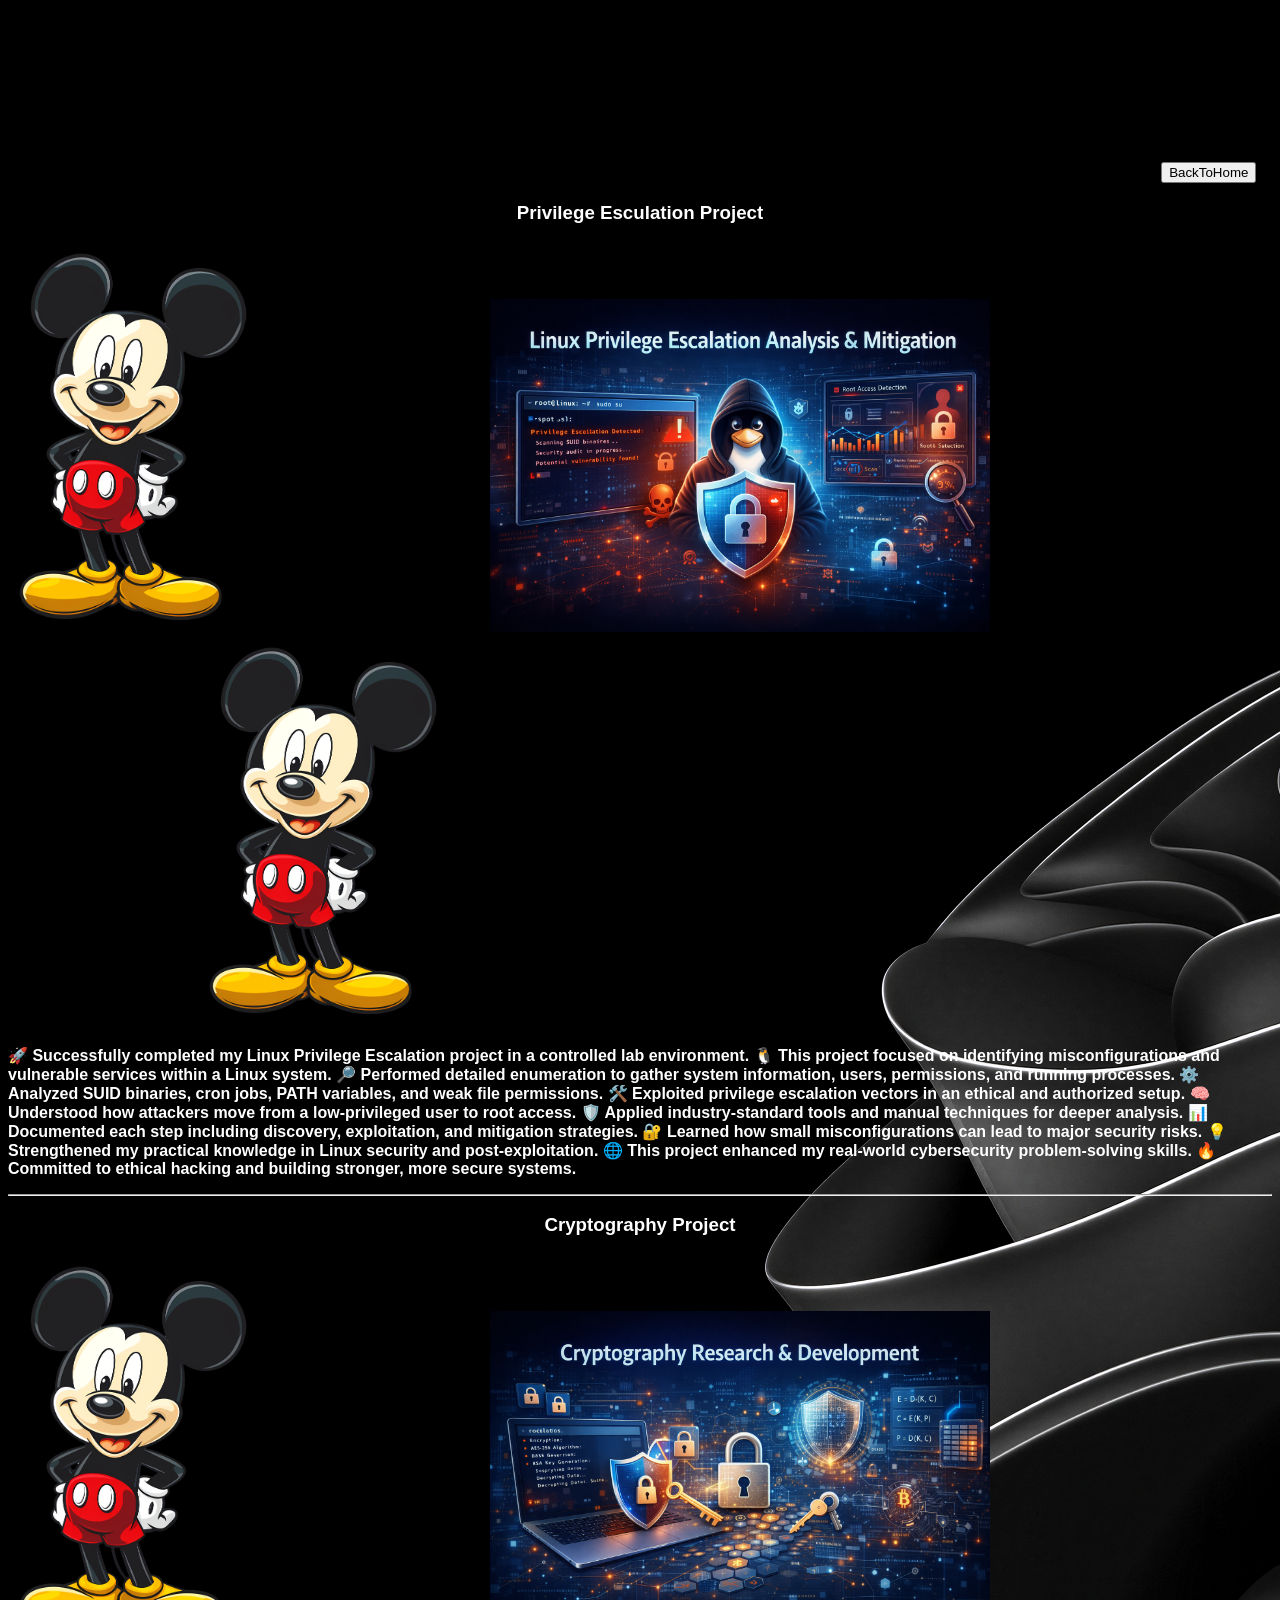
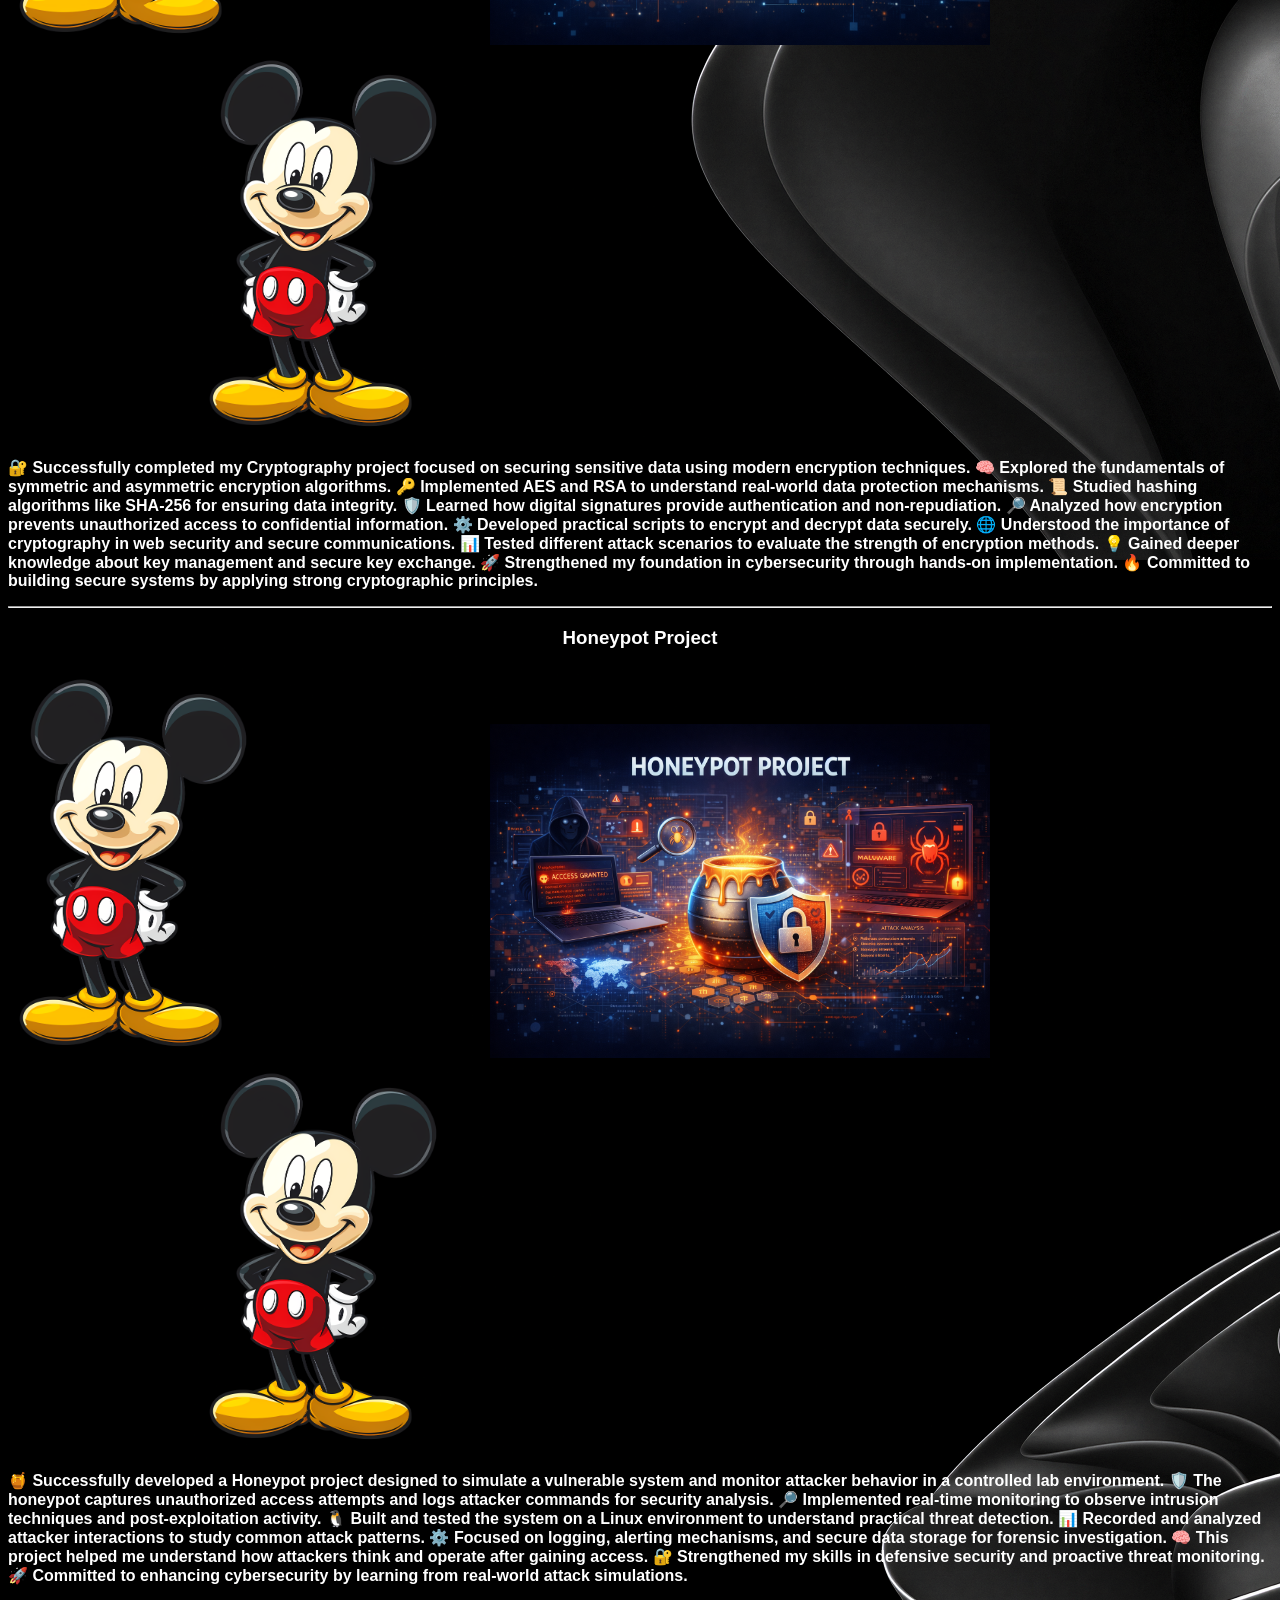
==== project.html @ ebc3c60b "Add video background and update project descriptions" ====
<!DOCTYPE html>
<html lang="en">
    <link rel="stylesheet" href="project.css" >
<head>
    <meta charset="UTF-8">
    <meta name="viewport" content="width=device-width, initial-scale=1.0">
    <link rel="icon" href="hacker1.png">
    <title>Vigneshwaran-project</title>
</head>
<body class="bob">
    <video autoplay muted loop plays-inline class="star">
        <source src="star.mp4" type="video/mp4">
    </video>
    <center><a href="index.html" class="back"><button>BackToHome</button></a></center>
    <center>
     <h3><b>Privilege Esculation Project</b></h3>
     </center>
    <div>
        <img src="mickymouse.png" class="micky">
        <a href="https://github.com/vigneshwaran4586/PrivilegeEsculation.git" target="_blank" class="hacker"><img class="hacker" src="privilege.png"></a>
        <img src="mickymouse.png" class="micky1">
    </div>
    <p><b>
        🚀 Successfully completed my Linux Privilege Escalation project in a controlled lab environment.
       🐧 This project focused on identifying misconfigurations and vulnerable services within a Linux system.
       🔎 Performed detailed enumeration to gather system information, users, permissions, and running processes.
       ⚙️ Analyzed SUID binaries, cron jobs, PATH variables, and weak file permissions.
       🛠️ Exploited privilege escalation vectors in an ethical and authorized setup.
       🧠 Understood how attackers move from a low-privileged user to root access.
       🛡️ Applied industry-standard tools and manual techniques for deeper analysis.
       📊 Documented each step including discovery, exploitation, and mitigation strategies.
       🔐 Learned how small misconfigurations can lead to major security risks.
       💡 Strengthened my practical knowledge in Linux security and post-exploitation.
       🌐 This project enhanced my real-world cybersecurity problem-solving skills.
       🔥 Committed to ethical hacking and building stronger, more secure systems.
    </b></p>
    <hr>
    <center>
     <h3><b>Cryptography Project</b></h3>
     </center>
      <img src="mickymouse.png" class="micky2">
        <a href="https://github.com/vigneshwaran4586/Cryptography" target="_blank" class="hacker"><img class="hacker" src="crypto.png"></a>
        <img src="mickymouse.png" class="micky3">
    <p><b>
        🔐 Successfully completed my Cryptography project focused on securing sensitive data using modern encryption techniques.
🧠 Explored the fundamentals of symmetric and asymmetric encryption algorithms.
🔑 Implemented AES and RSA to understand real-world data protection mechanisms.
📜 Studied hashing algorithms like SHA-256 for ensuring data integrity.
🛡️ Learned how digital signatures provide authentication and non-repudiation.
🔎 Analyzed how encryption prevents unauthorized access to confidential information.
⚙️ Developed practical scripts to encrypt and decrypt data securely.
🌐 Understood the importance of cryptography in web security and secure communications.
📊 Tested different attack scenarios to evaluate the strength of encryption methods.
💡 Gained deeper knowledge about key management and secure key exchange.
🚀 Strengthened my foundation in cybersecurity through hands-on implementation.
🔥 Committed to building secure systems by applying strong cryptographic principles.
    </b></p>
    <hr>
     <center>
     <h3><b>Honeypot Project</b></h3>
     </center>
      <img src="mickymouse.png" class="micky2">
        <a href="https://github.com/vigneshwaran4586/Honeypot.git" target="_blank" class="hacker"><img class="hacker" src="honeypot.png"></a>
        <img src="mickymouse.png" class="micky3">
        <p>
        <b>
            🍯 Successfully developed a Honeypot project designed to simulate a vulnerable system and monitor attacker behavior in a controlled lab environment.
            🛡️ The honeypot captures unauthorized access attempts and logs attacker commands for security analysis.
            🔎 Implemented real-time monitoring to observe intrusion techniques and post-exploitation activity.
            🐧 Built and tested the system on a Linux environment to understand practical threat detection.
            📊 Recorded and analyzed attacker interactions to study common attack patterns.
            ⚙️ Focused on logging, alerting mechanisms, and secure data storage for forensic investigation.
            🧠 This project helped me understand how attackers think and operate after gaining access.
            🔐 Strengthened my skills in defensive security and proactive threat monitoring.
            🚀 Committed to enhancing cybersecurity by learning from real-world attack simulations.
        </b>
        </p><hr>
</body>
</html>
---- project.css ----
*{
    font-family: 'Franklin Gothic Medium', 'Arial Narrow', Arial, sans-serif;
}
.bob{
    background-image: url(darkmode.png);
    color: white;
}
.hacker{
    width: 500px;
    margin-left: 9%;
}
.micky{
    width: 250px;
}
.micky1{
    width: 250px;
    margin-left: 15%;
}
.back{
    color: white;
    background-color: white;
    border-radius: 50px;
    margin-left: 90%;
}
.back  :hover{
    background-color: aqua;
    cursor: pointer;
}
.micky2{
     width: 250px;
}
.micky3{
    width: 250px;
    margin-left: 15%;
}
@media  screen and (max-width:1100px) {
 .hacker{
    width: 35%;
    margin-left: 6%;
 }
 .micky{
    width: 20%;
 }
 .micky1{
    width: 20%;
    margin-left: 11%;
 }
 .micky2{
     width: 20%;
}
.micky3{
    width: 20%;
    margin-left: 11%;
}
}
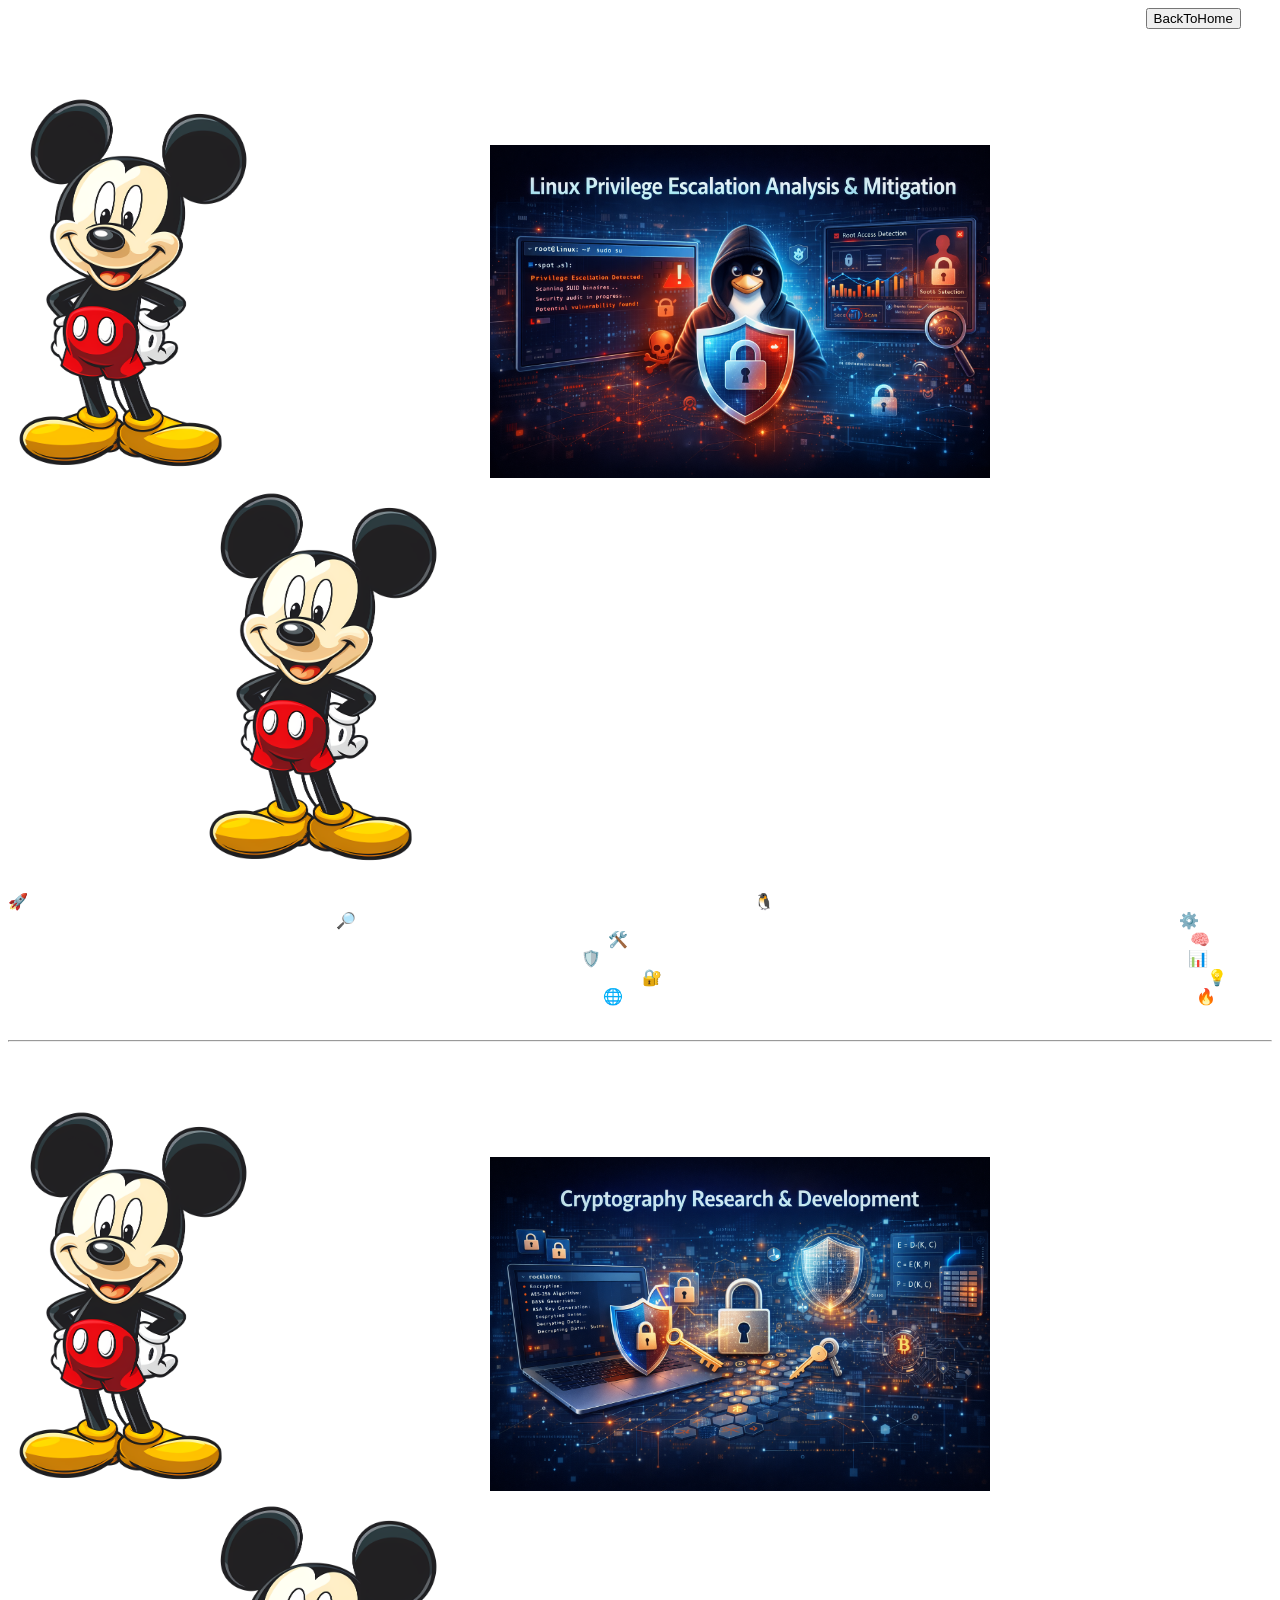
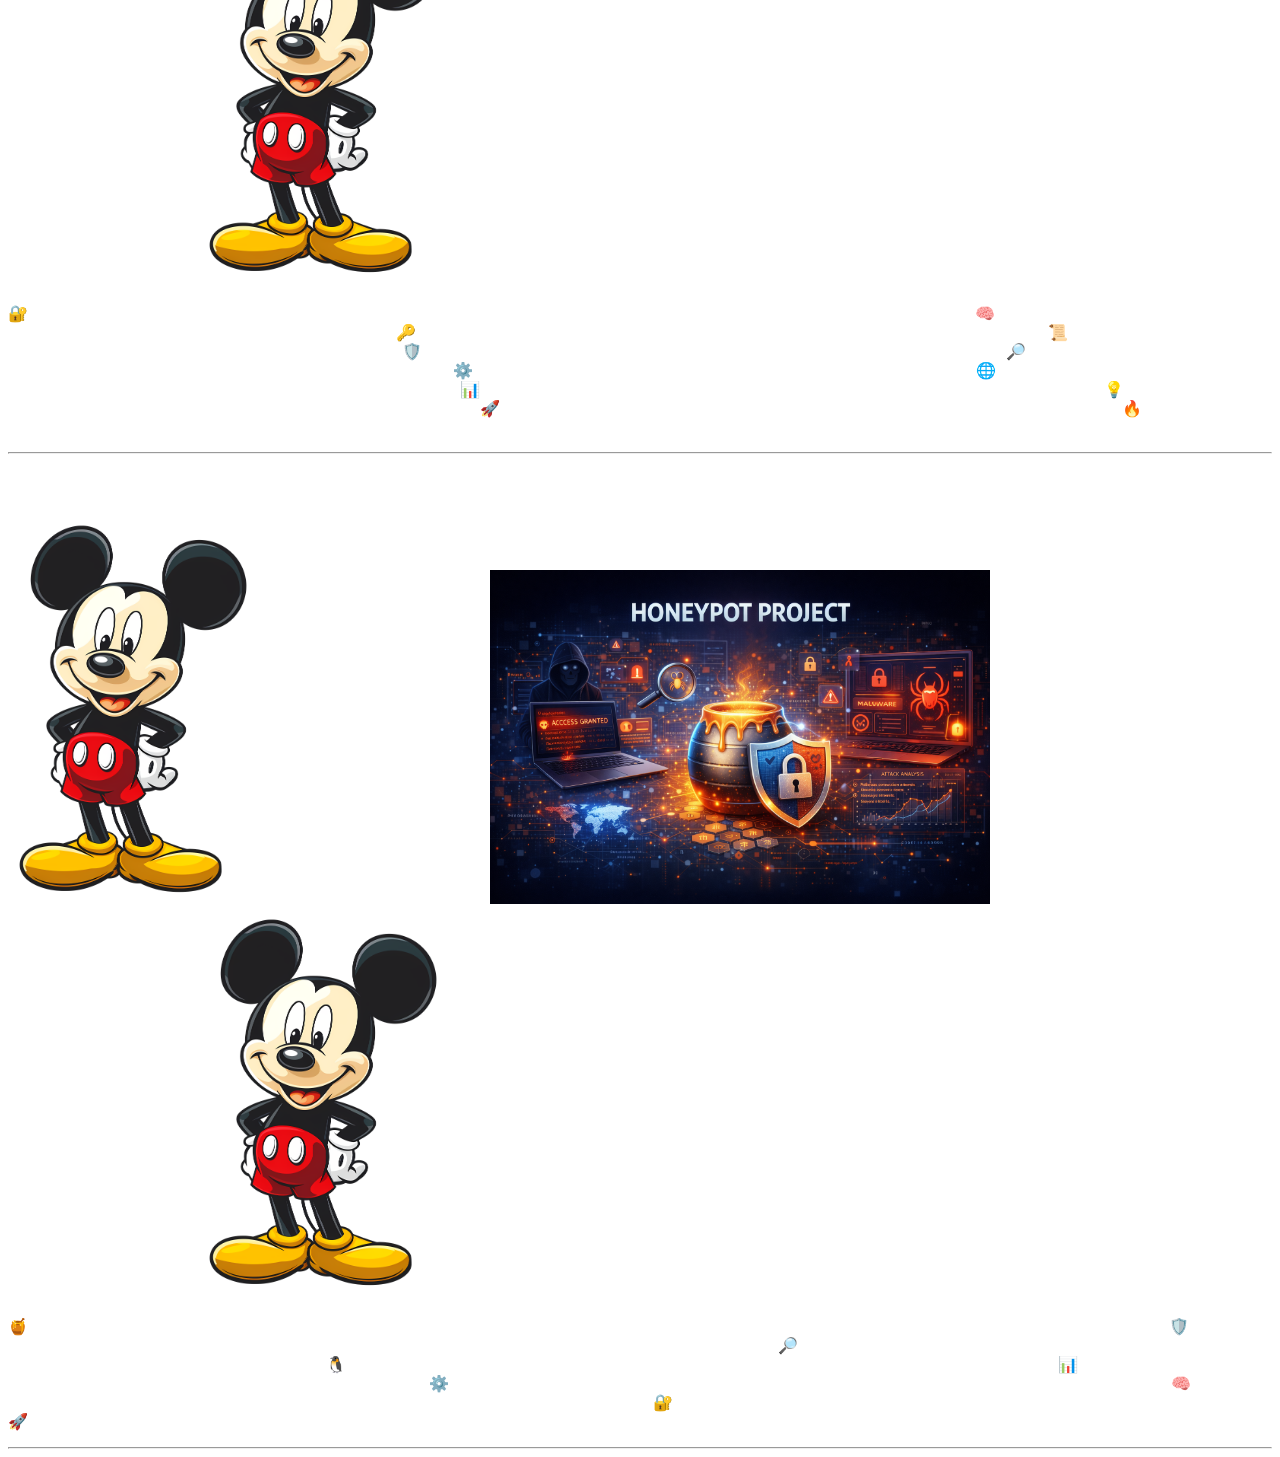
==== commit b86af360: "Fix HTML formatting and update project descriptions" ====
--- a/project.html
+++ b/project.html
@@ -11,11 +11,11 @@
     <video autoplay muted loop plays-inline class="star">
         <source src="star.mp4" type="video/mp4">
     </video>
-    <center><a href="index.html" class="back"><button>BackToHome</button></a></center>
+    <a href="index.html" class="back"><button>BackToHome</button></a>
     <center>
      <h3><b>Privilege Esculation Project</b></h3>
      </center>
-    <div>
+    <div class="project">
         <img src="mickymouse.png" class="micky">
         <a href="https://github.com/vigneshwaran4586/PrivilegeEsculation.git" target="_blank" class="hacker"><img class="hacker" src="privilege.png"></a>
         <img src="mickymouse.png" class="micky1">
@@ -38,9 +38,11 @@
     <center>
      <h3><b>Cryptography Project</b></h3>
      </center>
-      <img src="mickymouse.png" class="micky2">
+     <div class="project">
+      <img src="mickymouse.png" class="micky">
         <a href="https://github.com/vigneshwaran4586/Cryptography" target="_blank" class="hacker"><img class="hacker" src="crypto.png"></a>
-        <img src="mickymouse.png" class="micky3">
+        <img src="mickymouse.png" class="micky1">
+     </div>
     <p><b>
         🔐 Successfully completed my Cryptography project focused on securing sensitive data using modern encryption techniques.
 🧠 Explored the fundamentals of symmetric and asymmetric encryption algorithms.
@@ -59,9 +61,11 @@
      <center>
      <h3><b>Honeypot Project</b></h3>
      </center>
-      <img src="mickymouse.png" class="micky2">
+     <div class="project">
+      <img src="mickymouse.png" class="micky">
         <a href="https://github.com/vigneshwaran4586/Honeypot.git" target="_blank" class="hacker"><img class="hacker" src="honeypot.png"></a>
-        <img src="mickymouse.png" class="micky3">
+        <img src="mickymouse.png" class="micky1">
+        </div>
         <p>
         <b>
             🍯 Successfully developed a Honeypot project designed to simulate a vulnerable system and monitor attacker behavior in a controlled lab environment.
--- a/project.css
+++ b/project.css
@@ -2,8 +2,17 @@
     font-family: 'Franklin Gothic Medium', 'Arial Narrow', Arial, sans-serif;
 }
 .bob{
-    background-image: url(darkmode.png);
     color: white;
+}
+.star{
+    color: white;
+    position: fixed;
+    width: 100%;
+    height: 100%;
+    top: 0;
+    left: 0;
+    object-fit: cover;
+    z-index: -1;
 }
 .hacker{
     width: 500px;
@@ -33,7 +42,17 @@
     width: 250px;
     margin-left: 15%;
 }
-@media  screen and (max-width:1100px) {
+@media  screen and (max-width:1200px) {
+.star{
+    color: white;
+    position: fixed;
+    width: 100%;
+    height: 100%;
+    top: 0;
+    left: 0;
+    object-fit: cover;
+    z-index: -1;
+}
  .hacker{
     width: 35%;
     margin-left: 6%;
@@ -43,13 +62,17 @@
  }
  .micky1{
     width: 20%;
-    margin-left: 11%;
+    margin-left: 5%;
  }
  .micky2{
      width: 20%;
 }
 .micky3{
     width: 20%;
-    margin-left: 11%;
+    margin-left: 5%;
+}
+.bob{
+    overflow-y: auto;
+    height: 100vh;
 }
 }
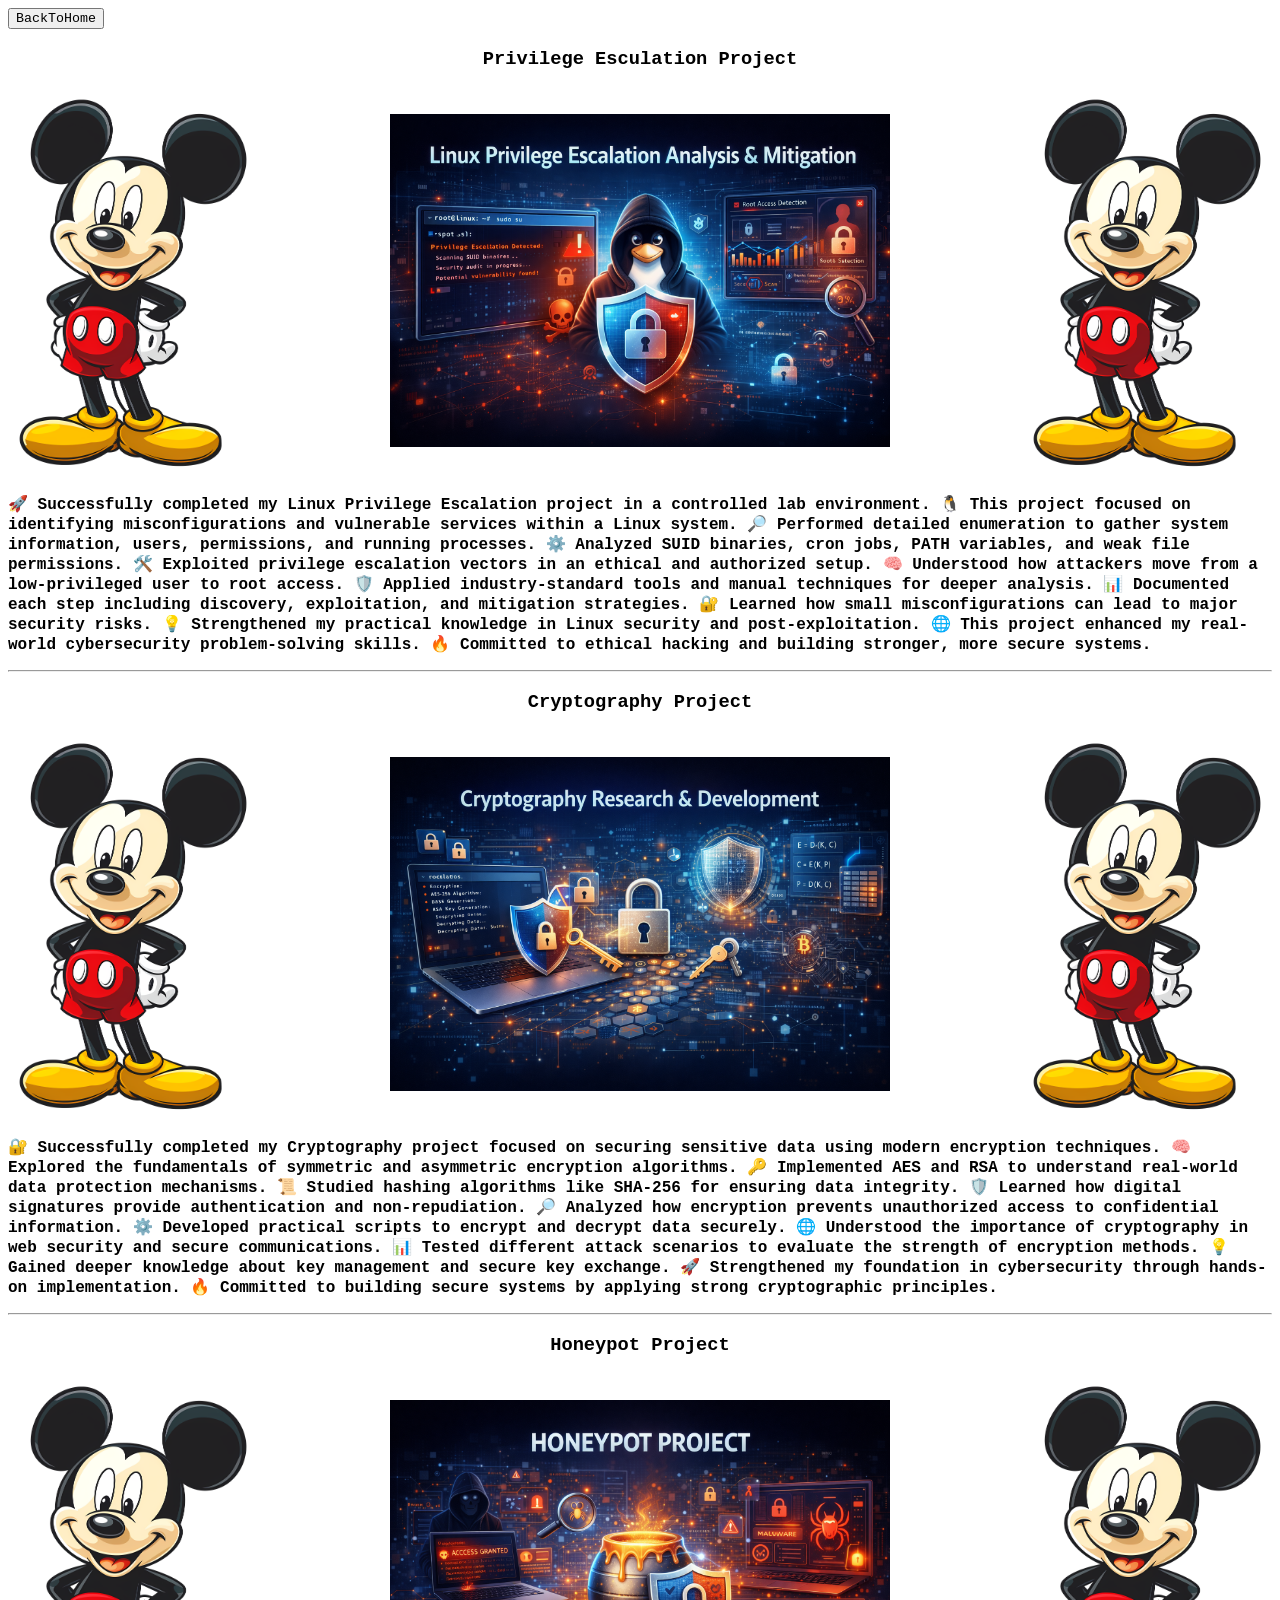
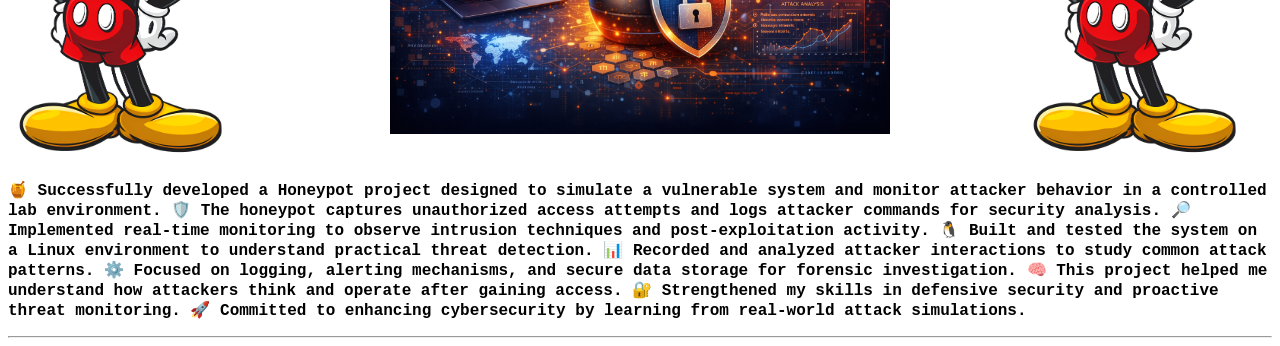
==== commit c639841f: "Refactor project.html for improved structure and content" ====
--- a/project.html
+++ b/project.html
@@ -1,6 +1,6 @@
 <!DOCTYPE html>
 <html lang="en">
-    <link rel="stylesheet" href="project.css" >
+    <link rel="stylesheet" href="index.css" >
 <head>
     <meta charset="UTF-8">
     <meta name="viewport" content="width=device-width, initial-scale=1.0">
@@ -81,3 +81,4 @@
         </p><hr>
 </body>
 </html>
+
--- a/index.css
+++ b/index.css
@@ -0,0 +1,127 @@
+
+*{
+    font-family:'Courier New', Courier, monospace;
+}
+.star{
+    color: white;
+    position: fixed;
+    width: 100%;
+    height: 100%;
+    top: 0;
+    left: 0;
+    object-fit: cover;
+    z-index: -1;
+}
+.me{
+ width: auto;
+ position: absolute;
+ right: 30px;
+}
+.github{
+    background-color: white;
+    border-radius: 70px;
+    right: 100px;
+}
+.line{
+    bottom: 100px;
+}
+.pri{
+    color: white;
+}
+.button{
+    width: 250px;
+    border-radius: 50px;
+
+}
+.button:hover{
+    cursor: pointer;
+    background-color: aqua;
+}
+@media  screen and (max-width:1100px) {
+    .star{
+    color: white;
+    position: fixed;
+    min-width: 100%;
+    min-height: 100%;
+    top: 0%;
+    left: 0%;
+    transform: none;
+    object-fit: cover;
+    z-index: -1;
+} 
+.me{
+ width: 25%;
+ right: 30px;
+ margin-top: 8%;
+}
+.container{
+    margin-top: 20%;
+}
+.bob{
+    overflow-y: auto;
+    height: 100vh;
+}
+}
+.project{
+    display: flex;
+    justify-content: space-between;
+    align-items: center;
+    width: 100%;
+}
+.micky{
+    width: 250px;
+    margin-left:0;
+}
+.hacker{
+    width: 500px;
+    margin:auto;
+}
+.micky1{
+    width: 250px;
+    margin-right: 0;
+}
+.back{
+    margin-left:0;
+}
+@media  screen and (max-width:1200px) {
+.star{
+    color: white;
+    position: fixed;
+    width: 100%;
+    height: 100%;
+    top: 0;
+    left: 0;
+    object-fit: cover;
+    z-index: -1;
+}
+.bob{
+    color:white;
+}
+.project{
+    display: flex;
+    justify-content: space-between;
+    align-items: center;
+    width: 100%;
+}
+.micky{
+    width: 250px;
+    margin-left:0;
+}
+.hacker{
+    width: 500px;
+    margin:auto;
+}
+.micky1{
+    width: 250px;
+    margin-right: 0;
+}
+.back{
+    margin-left:0;
+}
+.bob{
+    overflow-y: auto;
+    height: 100vh;
+}
+}
+
+
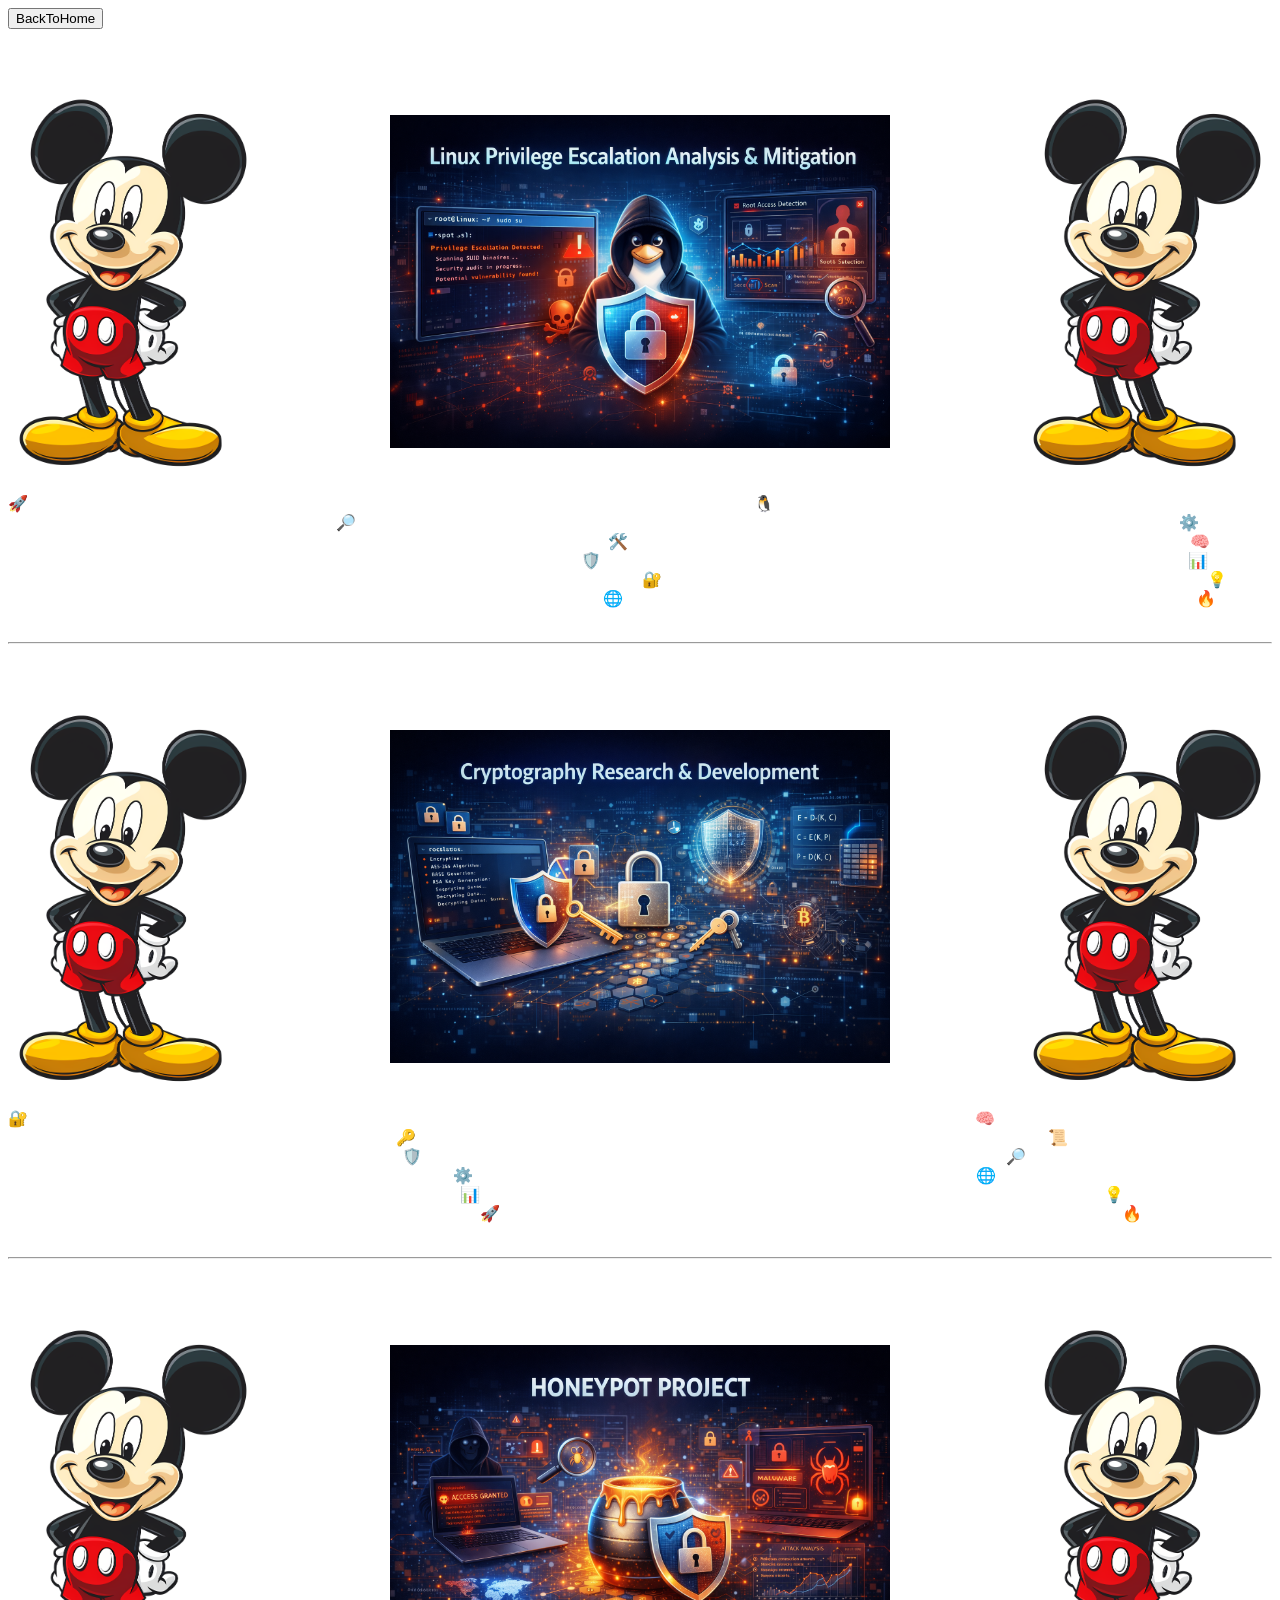
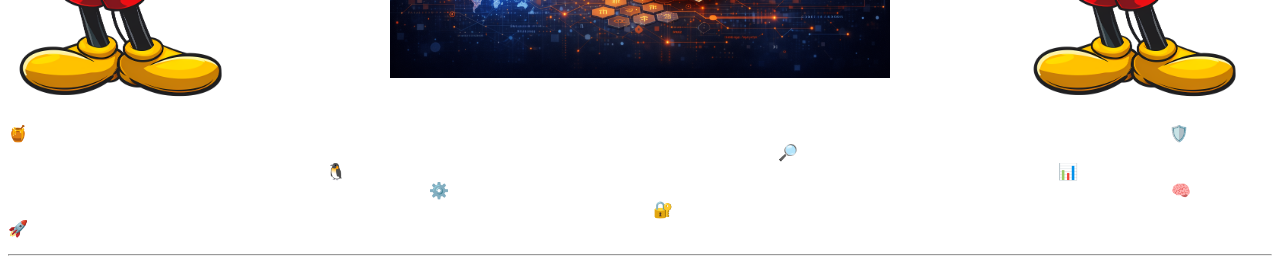
==== commit 59a442f1: "Refactor project.html with new styles and content Updated the project.html file to include a new sty" ====
--- a/project.html
+++ b/project.html
@@ -1,6 +1,6 @@
 <!DOCTYPE html>
 <html lang="en">
-    <link rel="stylesheet" href="index.css" >
+    <link rel="stylesheet" href="project.css" >
 <head>
     <meta charset="UTF-8">
     <meta name="viewport" content="width=device-width, initial-scale=1.0">
@@ -82,3 +82,4 @@
 </body>
 </html>
 
+
--- a/project.css
+++ b/project.css
@@ -0,0 +1,77 @@
+*{
+    font-family: 'Franklin Gothic Medium', 'Arial Narrow', Arial, sans-serif;
+}
+.bob{
+    color: white;
+}
+.star{
+    color: white;
+    position: fixed;
+    width: 100%;
+    height: 100%;
+    top: 0;
+    left: 0;
+    object-fit: cover;
+    z-index: -1;
+}
+.project{
+    display: flex;
+    justify-content: space-between;
+    align-items: center;
+    width: 100%;
+}
+.micky{
+    width: 250px;
+    margin-left:0;
+}
+.hacker{
+    width: 500px;
+    margin:auto;
+}
+.micky1{
+    width: 250px;
+    margin-right: 0;
+}
+.back{
+    margin-left:0;
+}
+@media  screen and (max-width:1200px) {
+.star{
+    color: white;
+    position: fixed;
+    width: 100%;
+    height: 100%;
+    top: 0;
+    left: 0;
+    object-fit: cover;
+    z-index: -1;
+}
+.project{
+    display: flex;
+    justify-content: space-between;
+    align-items: center;
+    width: 100%;
+}
+.micky{
+    width: 250px;
+    margin-left:0;
+}
+.hacker{
+    width: 500px;
+    margin:auto;
+}
+.micky1{
+    width: 250px;
+    margin-right: 0;
+}
+.back{
+    margin-left:0;
+}
+.bob{
+    overflow-x:hidden;
+    overflow-y: auto;
+    height: 100vh;
+    max-width:100%;
+}
+}
+
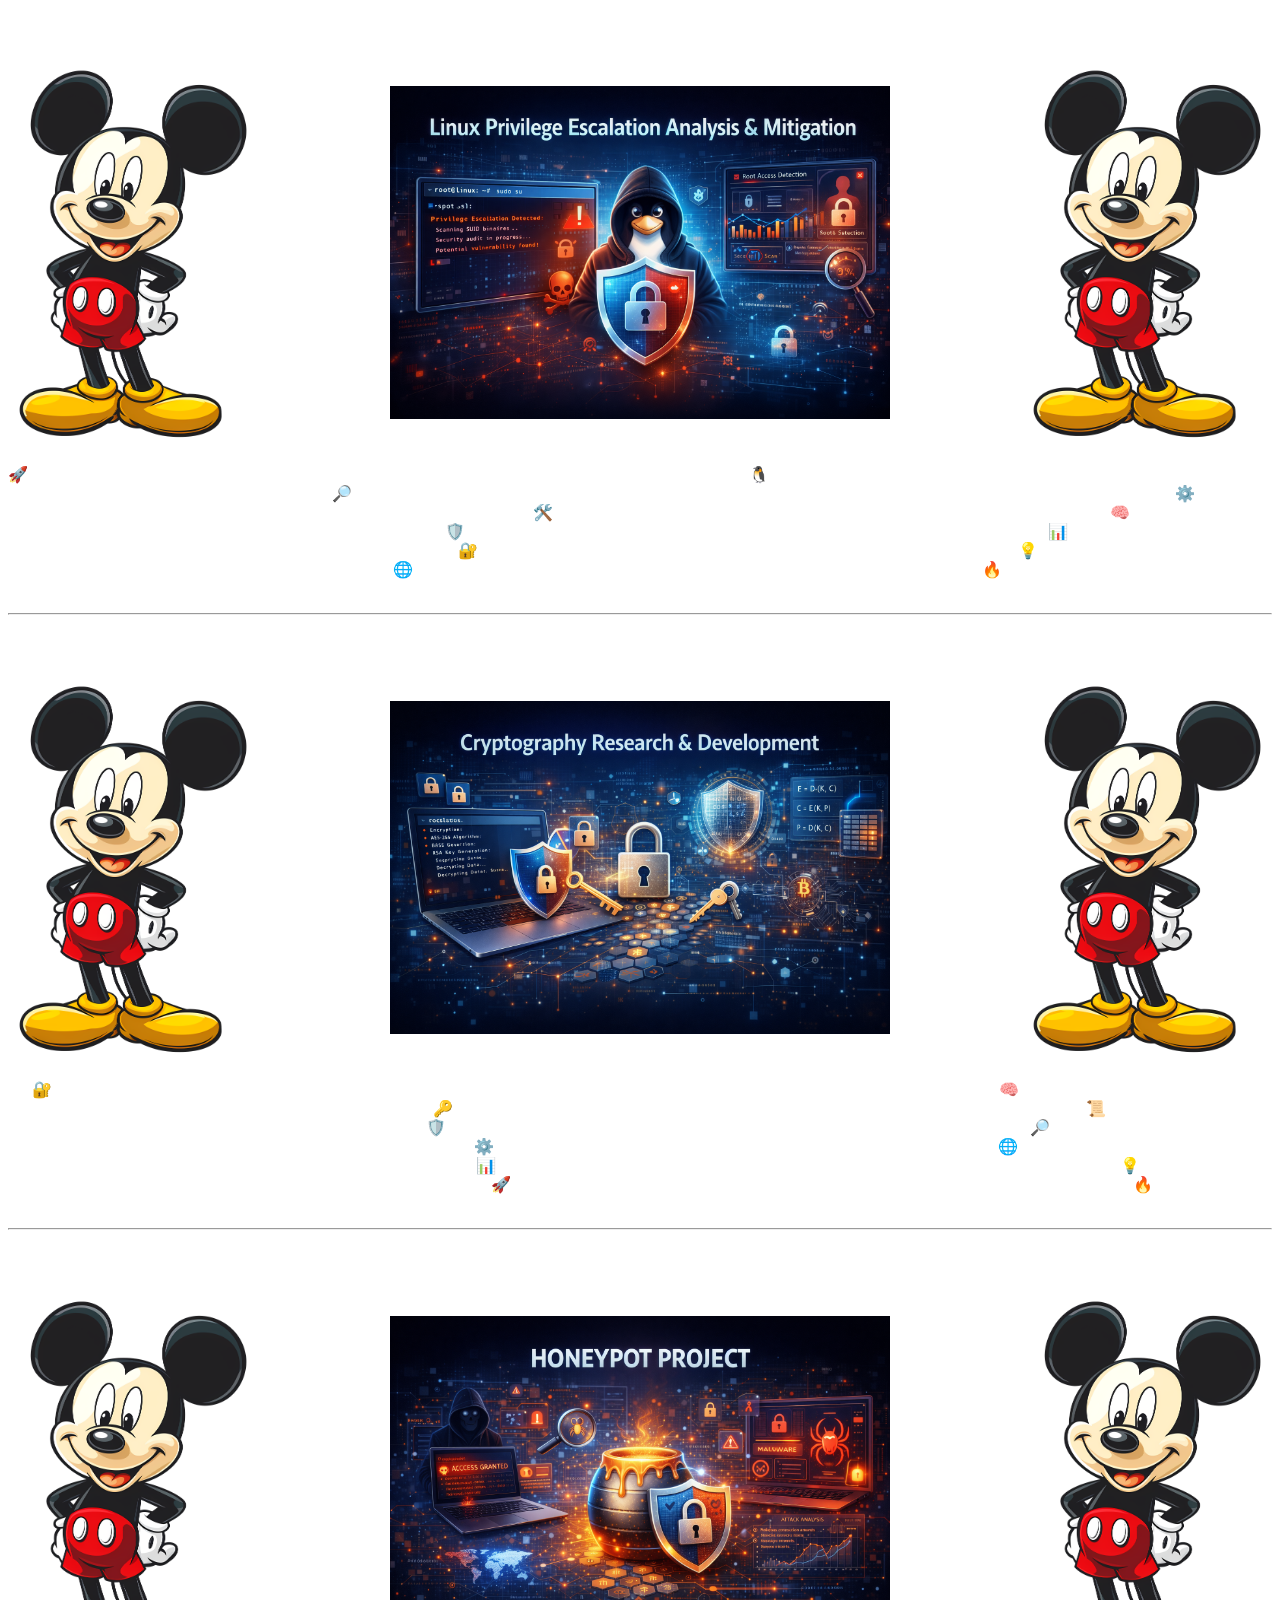
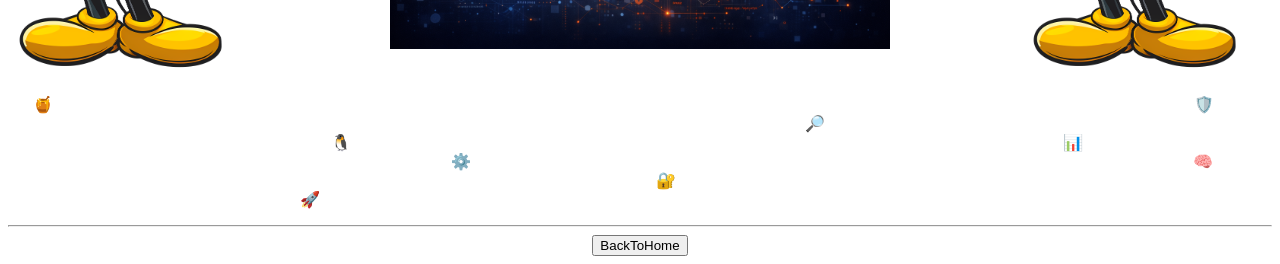
==== commit b1acda0a: "Refactor project.html for improved content layout Updated project.html to enhance project descriptio" ====
--- a/project.html
+++ b/project.html
@@ -3,7 +3,7 @@
     <link rel="stylesheet" href="project.css" >
 <head>
     <meta charset="UTF-8">
-    <meta name="viewport" content="width=device-width, initial-scale=1.0">
+    <meta name="viewport" content="width=device-width, initial-scale=1.0 ,user-scalable=no">
     <link rel="icon" href="hacker1.png">
     <title>Vigneshwaran-project</title>
 </head>
@@ -11,7 +11,6 @@
     <video autoplay muted loop plays-inline class="star">
         <source src="star.mp4" type="video/mp4">
     </video>
-    <a href="index.html" class="back"><button>BackToHome</button></a>
     <center>
      <h3><b>Privilege Esculation Project</b></h3>
      </center>
@@ -20,29 +19,20 @@
         <a href="https://github.com/vigneshwaran4586/PrivilegeEsculation.git" target="_blank" class="hacker"><img class="hacker" src="privilege.png"></a>
         <img src="mickymouse.png" class="micky1">
     </div>
+    <div class="para">
     <p><b>
-        🚀 Successfully completed my Linux Privilege Escalation project in a controlled lab environment.
-       🐧 This project focused on identifying misconfigurations and vulnerable services within a Linux system.
-       🔎 Performed detailed enumeration to gather system information, users, permissions, and running processes.
-       ⚙️ Analyzed SUID binaries, cron jobs, PATH variables, and weak file permissions.
-       🛠️ Exploited privilege escalation vectors in an ethical and authorized setup.
-       🧠 Understood how attackers move from a low-privileged user to root access.
-       🛡️ Applied industry-standard tools and manual techniques for deeper analysis.
-       📊 Documented each step including discovery, exploitation, and mitigation strategies.
-       🔐 Learned how small misconfigurations can lead to major security risks.
-       💡 Strengthened my practical knowledge in Linux security and post-exploitation.
-       🌐 This project enhanced my real-world cybersecurity problem-solving skills.
-       🔥 Committed to ethical hacking and building stronger, more secure systems.
+        🚀 Successfully completed my Linux Privilege Escalation project in a controlled lab environment.🐧 This project focused on identifying misconfigurations and vulnerable services within a Linux system.🔎 Performed detailed enumeration to gather system information, users, permissions, and running processes.  ⚙️ Analyzed SUID binaries, cron jobs, PATH variables, and weak file permissions.  🛠️ Exploited privilege escalation vectors in an ethical and authorized setup.🧠 Understood how attackers move from a low-privileged user to root access.🛡️ Applied industry-standard tools and manual techniques for deeper analysis.📊 Documented each step including discovery, exploitation, and mitigation strategies.🔐 Learned how small misconfigurations can lead to major security risks.💡 Strengthened my practical knowledge in Linux security and post-exploitation.🌐 This project enhanced my real-world cybersecurity problem-solving skills.🔥 Committed to ethical hacking and building stronger, more secure systems.
     </b></p>
+    </div>
     <hr>
     <center>
      <h3><b>Cryptography Project</b></h3>
-     </center>
      <div class="project">
       <img src="mickymouse.png" class="micky">
         <a href="https://github.com/vigneshwaran4586/Cryptography" target="_blank" class="hacker"><img class="hacker" src="crypto.png"></a>
         <img src="mickymouse.png" class="micky1">
      </div>
+     <div class="para">
     <p><b>
         🔐 Successfully completed my Cryptography project focused on securing sensitive data using modern encryption techniques.
 🧠 Explored the fundamentals of symmetric and asymmetric encryption algorithms.
@@ -57,6 +47,7 @@
 🚀 Strengthened my foundation in cybersecurity through hands-on implementation.
 🔥 Committed to building secure systems by applying strong cryptographic principles.
     </b></p>
+    </div>
     <hr>
      <center>
      <h3><b>Honeypot Project</b></h3>
@@ -66,6 +57,7 @@
         <a href="https://github.com/vigneshwaran4586/Honeypot.git" target="_blank" class="hacker"><img class="hacker" src="honeypot.png"></a>
         <img src="mickymouse.png" class="micky1">
         </div>
+        <div class="para">
         <p>
         <b>
             🍯 Successfully developed a Honeypot project designed to simulate a vulnerable system and monitor attacker behavior in a controlled lab environment.
@@ -78,8 +70,12 @@
             🔐 Strengthened my skills in defensive security and proactive threat monitoring.
             🚀 Committed to enhancing cybersecurity by learning from real-world attack simulations.
         </b>
-        </p><hr>
+        </p>
+        </div>
+        <hr>
+    </center>
+        <center>
+        <a href="index.html" class="back"><button>BackToHome</button></a>
+        </center>
 </body>
 </html>
-
-
--- a/project.css
+++ b/project.css
@@ -35,6 +35,10 @@
 .back{
     margin-left:0;
 }
+.back :hover{
+    cursor : pointer;
+    background-color:aqua;
+}
 @media  screen and (max-width:1200px) {
 .star{
     color: white;
@@ -71,7 +75,7 @@
     overflow-x:hidden;
     overflow-y: auto;
     height: 100vh;
-    max-width:100%;
 }
 }
 
+
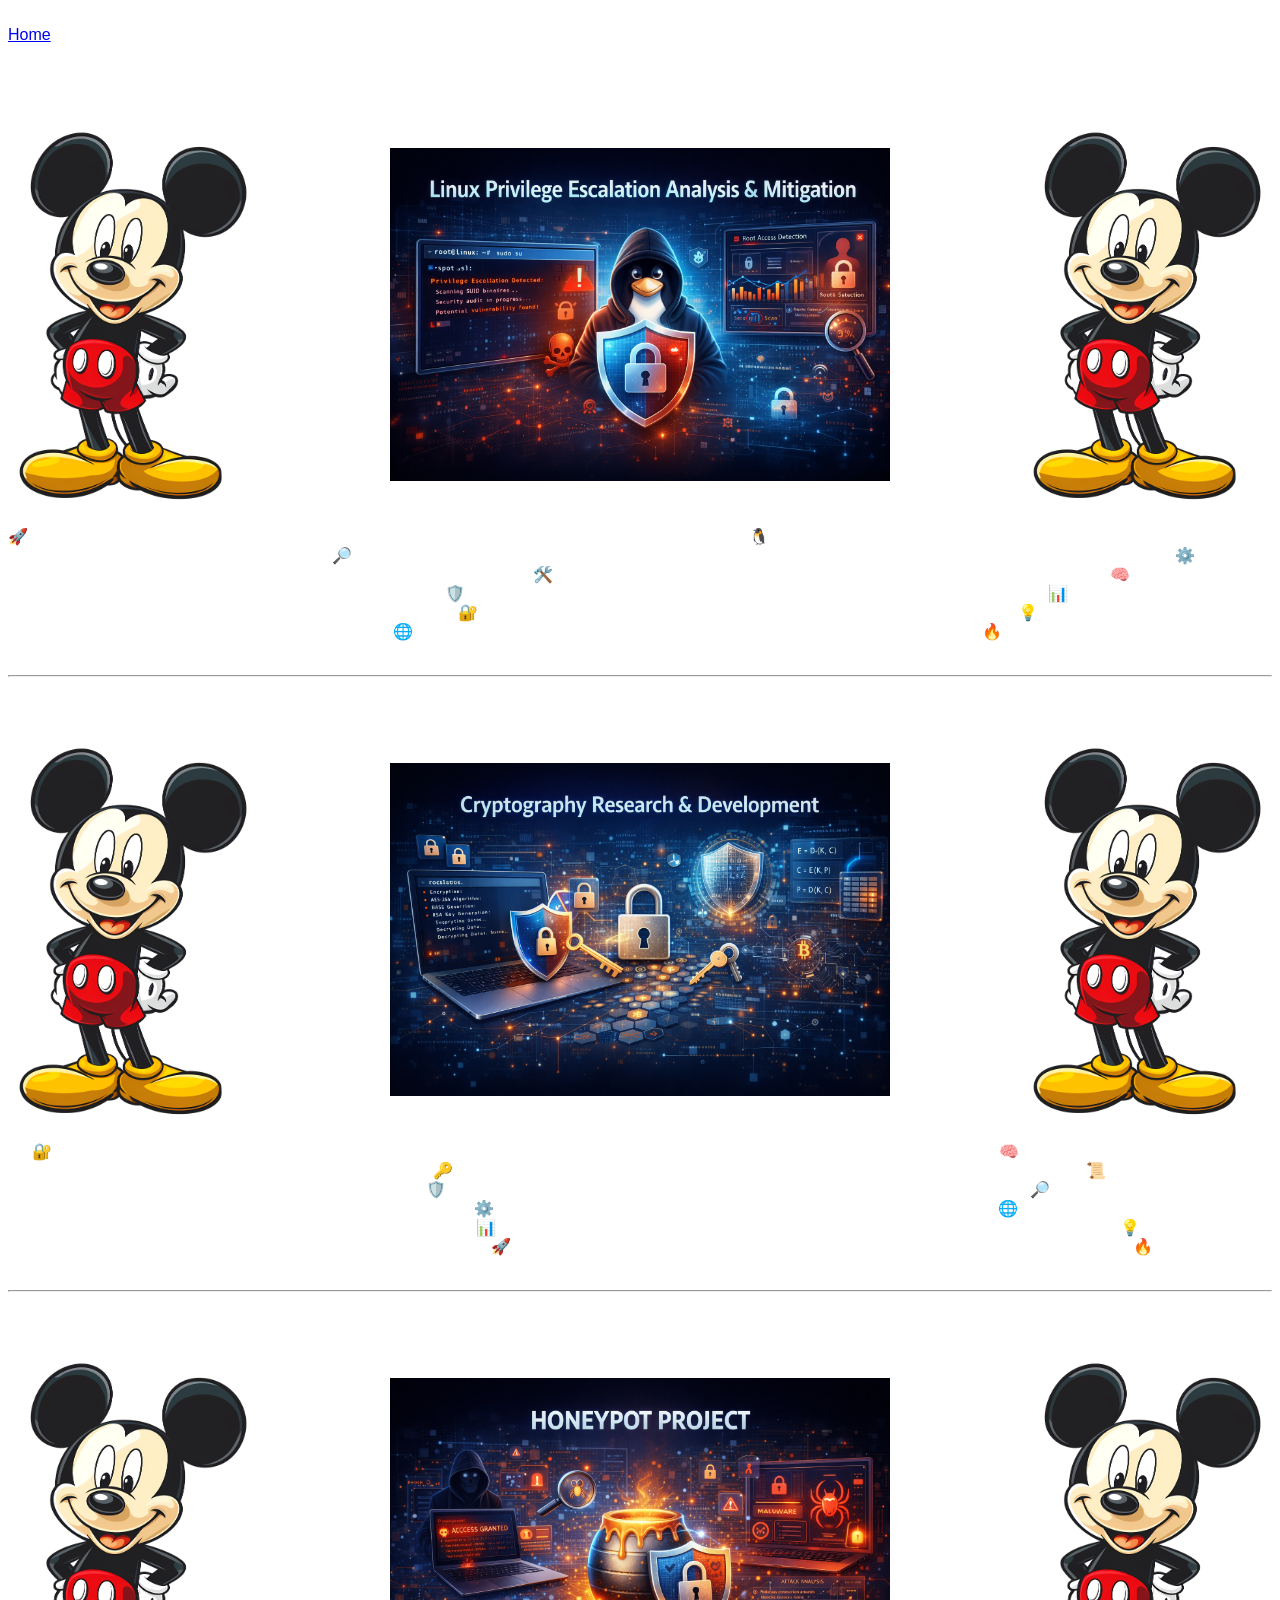
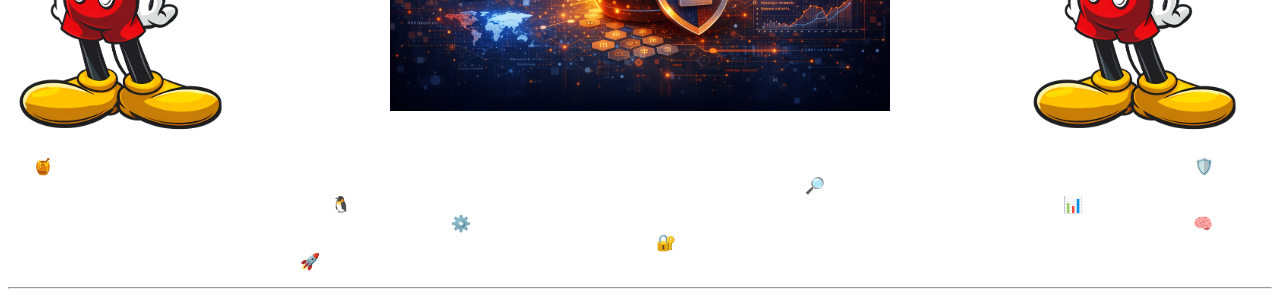
==== commit 99ee9233: "Refactor project.html structure and add header" ====
--- a/project.html
+++ b/project.html
@@ -11,6 +11,13 @@
     <video autoplay muted loop plays-inline class="star">
         <source src="star.mp4" type="video/mp4">
     </video>
+    <header class="header">
+         <a class="logo">Project Explorer</a>
+        <div class="navbar">
+           <a href="index.html" class="nav1">Home</a>
+        </div>
+     </header>
+     <br>
     <center>
      <h3><b>Privilege Esculation Project</b></h3>
      </center>
@@ -74,8 +81,5 @@
         </div>
         <hr>
     </center>
-        <center>
-        <a href="index.html" class="back"><button>BackToHome</button></a>
-        </center>
 </body>
 </html>
--- a/project.css
+++ b/project.css
@@ -32,12 +32,9 @@
     width: 250px;
     margin-right: 0;
 }
-.back{
-    margin-left:0;
-}
 .back :hover{
-    cursor : pointer;
-    background-color:aqua;
+    cursor: pointer;
+    background-color: aqua;
 }
 @media  screen and (max-width:1200px) {
 .star{
@@ -57,25 +54,25 @@
     width: 100%;
 }
 .micky{
-    width: 250px;
+    width: 100px;
     margin-left:0;
 }
 .hacker{
-    width: 500px;
+    width: 200px;
     margin:auto;
 }
 .micky1{
-    width: 250px;
+    width: 100px;
     margin-right: 0;
 }
-.back{
-    margin-left:0;
-}
 .bob{
-    overflow-x:hidden;
+    overflow-x: hidden;
     overflow-y: auto;
     height: 100vh;
 }
+.para{
+    display: flex;
+    align-items: center;
+    width: 100%;
 }
-
-
+}
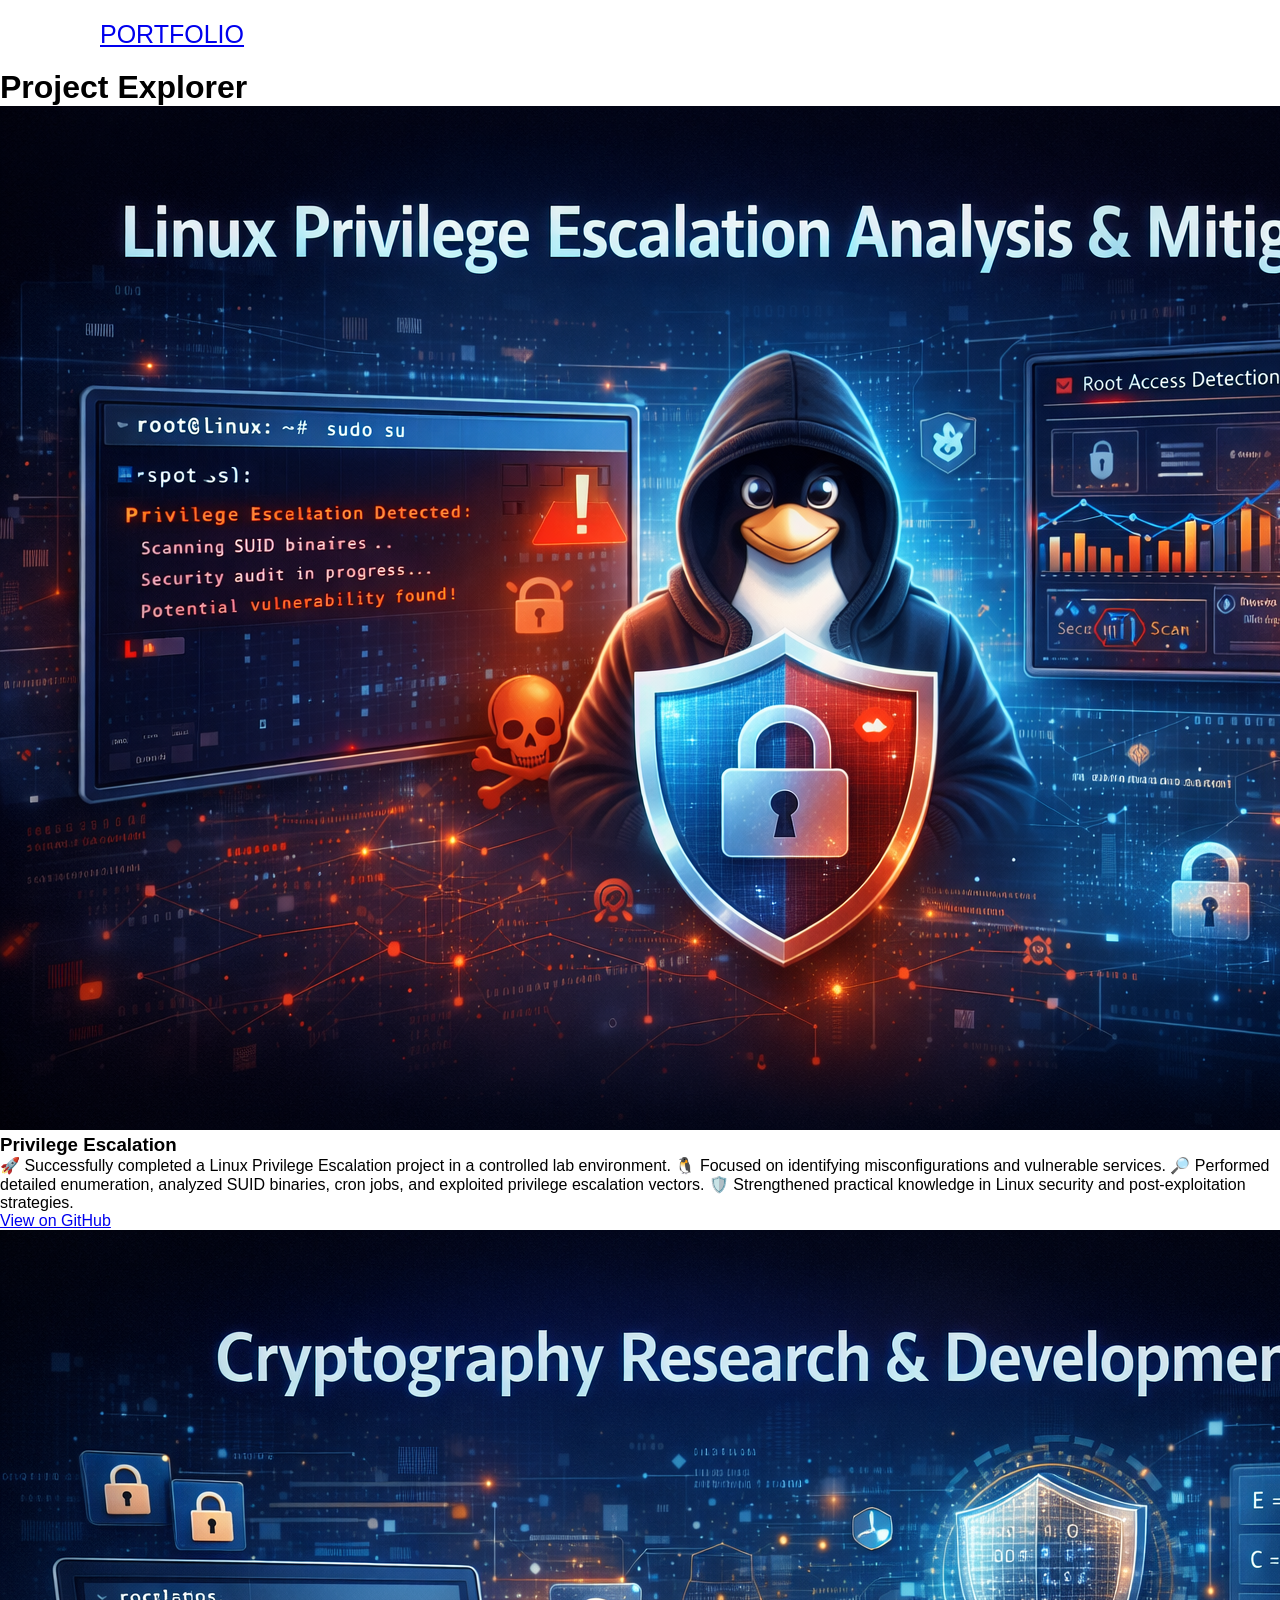
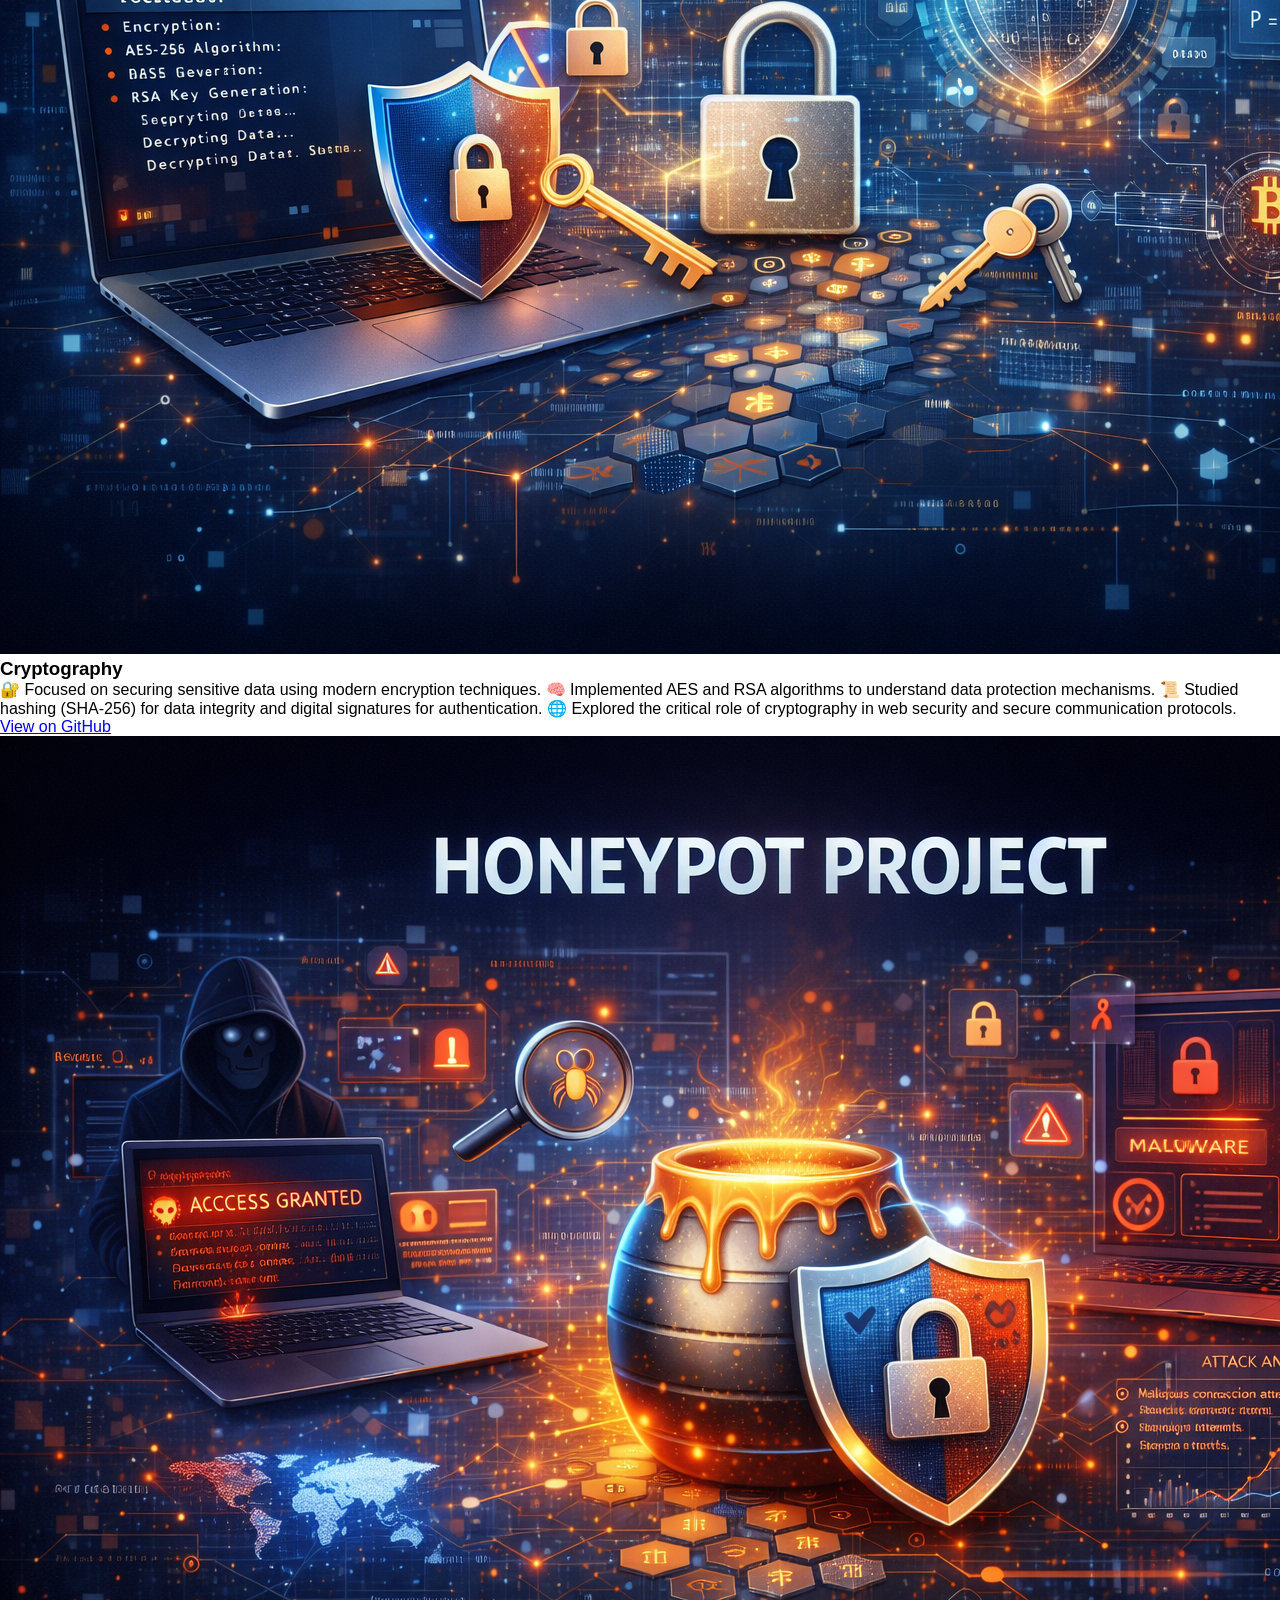
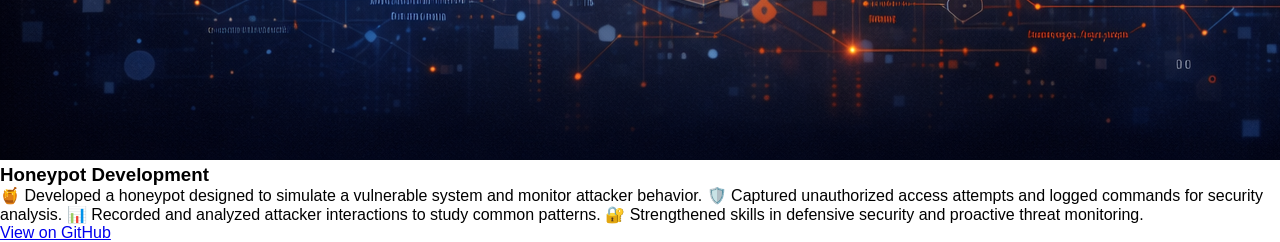
==== commit 5af799e2: "Refactor project.html for improved layout and content Updated project details and structure for bett" ====
--- a/project.html
+++ b/project.html
@@ -1,85 +1,84 @@
 <!DOCTYPE html>
 <html lang="en">
-    <link rel="stylesheet" href="project.css" >
 <head>
     <meta charset="UTF-8">
-    <meta name="viewport" content="width=device-width, initial-scale=1.0 ,user-scalable=no">
+    <meta name="viewport" content="width=device-width, initial-scale=1.0">
     <link rel="icon" href="hacker1.png">
-    <title>Vigneshwaran-project</title>
+    <link rel="stylesheet" href="project.css">
+    <title>Projects | Vigneshwaran</title>
 </head>
-<body class="bob">
-    <video autoplay muted loop plays-inline class="star">
+<body>
+    <video autoplay muted loop playsinline class="star">
         <source src="star.mp4" type="video/mp4">
     </video>
+    <div class="overlay"></div>
+
     <header class="header">
-         <a class="logo">Project Explorer</a>
-        <div class="navbar">
-           <a href="index.html" class="nav1">Home</a>
-        </div>
-     </header>
-     <br>
-    <center>
-     <h3><b>Privilege Esculation Project</b></h3>
-     </center>
-    <div class="project">
-        <img src="mickymouse.png" class="micky">
-        <a href="https://github.com/vigneshwaran4586/PrivilegeEsculation.git" target="_blank" class="hacker"><img class="hacker" src="privilege.png"></a>
-        <img src="mickymouse.png" class="micky1">
-    </div>
-    <div class="para">
-    <p><b>
-        🚀 Successfully completed my Linux Privilege Escalation project in a controlled lab environment.🐧 This project focused on identifying misconfigurations and vulnerable services within a Linux system.🔎 Performed detailed enumeration to gather system information, users, permissions, and running processes.  ⚙️ Analyzed SUID binaries, cron jobs, PATH variables, and weak file permissions.  🛠️ Exploited privilege escalation vectors in an ethical and authorized setup.🧠 Understood how attackers move from a low-privileged user to root access.🛡️ Applied industry-standard tools and manual techniques for deeper analysis.📊 Documented each step including discovery, exploitation, and mitigation strategies.🔐 Learned how small misconfigurations can lead to major security risks.💡 Strengthened my practical knowledge in Linux security and post-exploitation.🌐 This project enhanced my real-world cybersecurity problem-solving skills.🔥 Committed to ethical hacking and building stronger, more secure systems.
-    </b></p>
-    </div>
-    <hr>
-    <center>
-     <h3><b>Cryptography Project</b></h3>
-     <div class="project">
-      <img src="mickymouse.png" class="micky">
-        <a href="https://github.com/vigneshwaran4586/Cryptography" target="_blank" class="hacker"><img class="hacker" src="crypto.png"></a>
-        <img src="mickymouse.png" class="micky1">
-     </div>
-     <div class="para">
-    <p><b>
-        🔐 Successfully completed my Cryptography project focused on securing sensitive data using modern encryption techniques.
-🧠 Explored the fundamentals of symmetric and asymmetric encryption algorithms.
-🔑 Implemented AES and RSA to understand real-world data protection mechanisms.
-📜 Studied hashing algorithms like SHA-256 for ensuring data integrity.
-🛡️ Learned how digital signatures provide authentication and non-repudiation.
-🔎 Analyzed how encryption prevents unauthorized access to confidential information.
-⚙️ Developed practical scripts to encrypt and decrypt data securely.
-🌐 Understood the importance of cryptography in web security and secure communications.
-📊 Tested different attack scenarios to evaluate the strength of encryption methods.
-💡 Gained deeper knowledge about key management and secure key exchange.
-🚀 Strengthened my foundation in cybersecurity through hands-on implementation.
-🔥 Committed to building secure systems by applying strong cryptographic principles.
-    </b></p>
-    </div>
-    <hr>
-     <center>
-     <h3><b>Honeypot Project</b></h3>
-     </center>
-     <div class="project">
-      <img src="mickymouse.png" class="micky">
-        <a href="https://github.com/vigneshwaran4586/Honeypot.git" target="_blank" class="hacker"><img class="hacker" src="honeypot.png"></a>
-        <img src="mickymouse.png" class="micky1">
-        </div>
-        <div class="para">
-        <p>
-        <b>
-            🍯 Successfully developed a Honeypot project designed to simulate a vulnerable system and monitor attacker behavior in a controlled lab environment.
-            🛡️ The honeypot captures unauthorized access attempts and logs attacker commands for security analysis.
-            🔎 Implemented real-time monitoring to observe intrusion techniques and post-exploitation activity.
-            🐧 Built and tested the system on a Linux environment to understand practical threat detection.
-            📊 Recorded and analyzed attacker interactions to study common attack patterns.
-            ⚙️ Focused on logging, alerting mechanisms, and secure data storage for forensic investigation.
-            🧠 This project helped me understand how attackers think and operate after gaining access.
-            🔐 Strengthened my skills in defensive security and proactive threat monitoring.
-            🚀 Committed to enhancing cybersecurity by learning from real-world attack simulations.
-        </b>
-        </p>
-        </div>
-        <hr>
-    </center>
+        <a href="index.html" class="logo">PORTFOLIO</a>
+        <nav class="navbar">
+            <a href="index.html">Home</a>
+        </nav>
+    </header>
+
+    <main class="container">
+        <h1 class="page-title">Project Explorer</h1>
+
+        <!-- Privilege Escalation Project -->
+        <article class="project-card">
+            <div class="project-image">
+                <a href="https://github.com/vigneshwaran4586/PrivilegeEsculation.git" target="_blank" class="project-image-link">
+                    <img src="privilege.png" alt="Privilege Escalation" class="hacker-img">
+                </a>
+            </div>
+            <div class="project-info">
+                <h3>Privilege Escalation</h3>
+                <p>
+                    🚀 Successfully completed a Linux Privilege Escalation project in a controlled lab environment. 
+                    🐧 Focused on identifying misconfigurations and vulnerable services. 
+                    🔎 Performed detailed enumeration, analyzed SUID binaries, cron jobs, and exploited privilege escalation vectors. 
+                    🛡️ Strengthened practical knowledge in Linux security and post-exploitation strategies.
+                </p>
+                <a href="https://github.com/vigneshwaran4586/PrivilegeEsculation.git" target="_blank" class="github-btn">View on GitHub</a>
+            </div>
+        </article>
+
+        <!-- Cryptography Project -->
+        <article class="project-card">
+            <div class="project-image">
+                <a href="https://github.com/vigneshwaran4586/Cryptography" target="_blank" class="project-image-link">
+                    <img src="crypto.png" alt="Cryptography" class="hacker-img">
+                </a>
+            </div>
+            <div class="project-info">
+                <h3>Cryptography</h3>
+                <p>
+                    🔐 Focused on securing sensitive data using modern encryption techniques. 
+                    🧠 Implemented AES and RSA algorithms to understand data protection mechanisms. 
+                    📜 Studied hashing (SHA-256) for data integrity and digital signatures for authentication. 
+                    🌐 Explored the critical role of cryptography in web security and secure communication protocols.
+                </p>
+                <a href="https://github.com/vigneshwaran4586/Cryptography" target="_blank" class="github-btn">View on GitHub</a>
+            </div>
+        </article>
+
+        <!-- Honeypot Project -->
+        <article class="project-card">
+            <div class="project-image">
+                <a href="https://github.com/vigneshwaran4586/Honeypot.git" target="_blank" class="project-image-link">
+                    <img src="honeypot.png" alt="Honeypot" class="hacker-img">
+                </a>
+            </div>
+            <div class="project-info">
+                <h3>Honeypot Development</h3>
+                <p>
+                    🍯 Developed a honeypot designed to simulate a vulnerable system and monitor attacker behavior. 
+                    🛡️ Captured unauthorized access attempts and logged commands for security analysis. 
+                    📊 Recorded and analyzed attacker interactions to study common patterns. 
+                    🔐 Strengthened skills in defensive security and proactive threat monitoring.
+                </p>
+                <a href="https://github.com/vigneshwaran4586/Honeypot.git" target="_blank" class="github-btn">View on GitHub</a>
+            </div>
+        </article>
+    </main>
 </body>
 </html>
--- a/project.css
+++ b/project.css
@@ -1,7 +1,14 @@
 *{
+    margin: 0;
+    padding: 0;
+    box-sizing: border-box;
     font-family: 'Franklin Gothic Medium', 'Arial Narrow', Arial, sans-serif;
+
 }
 .bob{
+    min-height: 100vh;
+    background-position: center;
+    background-size: cover;
     color: white;
 }
 .star{
@@ -13,6 +20,30 @@
     left: 0;
     object-fit: cover;
     z-index: -1;
+}
+.header{
+    top: 0;
+    left: 0;
+    width: 100%;
+    padding: 20px 100px;
+    background: rgba(255,255,255, .1);
+    backdrop-filter: blur(10px);
+    display: flex;
+    justify-content: space-between;
+    align-items: center;
+}
+.logo{
+    font-size: 25px;
+}
+
+.navbar a{
+      text-decoration: none;
+      color: white;
+      margin-left:35px;
+}
+.nav1 :hover{
+    cursor: pointer;
+    background-color: aqua;
 }
 .project{
     display: flex;
@@ -75,4 +106,7 @@
     align-items: center;
     width: 100%;
 }
+.logo{
+    font-size: 20px;
 }
+}
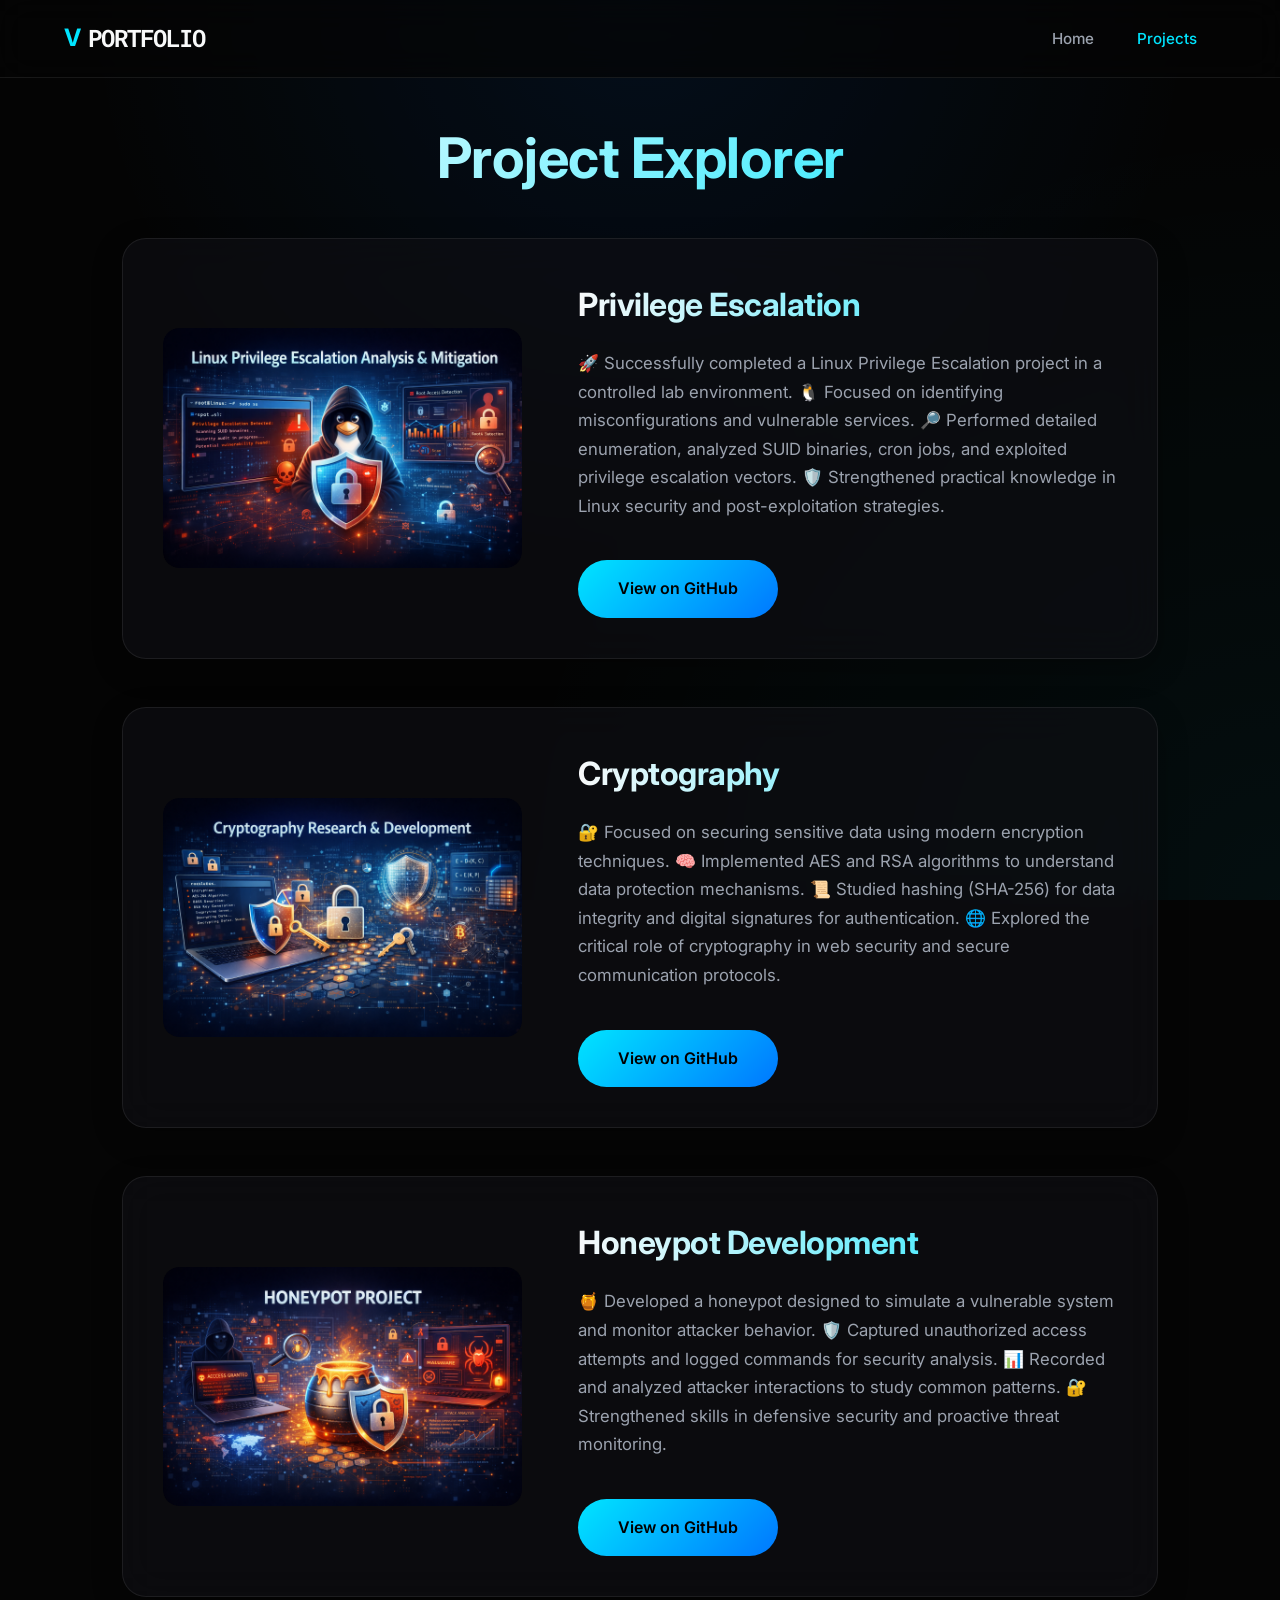
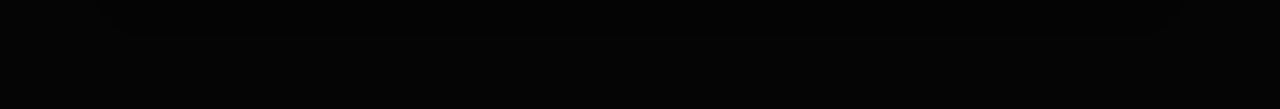
==== commit 0fd19db1: "Enhance project.html with SEO and styling updates Added meta description for SEO and updated CSS lin" ====
--- a/project.html
+++ b/project.html
@@ -3,8 +3,9 @@
 <head>
     <meta charset="UTF-8">
     <meta name="viewport" content="width=device-width, initial-scale=1.0">
+    <meta name="description" content="Cybersecurity projects showcase by Vigneshwaran.">
     <link rel="icon" href="hacker1.png">
-    <link rel="stylesheet" href="project.css">
+    <link rel="stylesheet" href="index.css">
     <title>Projects | Vigneshwaran</title>
 </head>
 <body>
@@ -14,9 +15,10 @@
     <div class="overlay"></div>
 
     <header class="header">
-        <a href="index.html" class="logo">PORTFOLIO</a>
+        <a href="index.html" class="logo"><span>V</span>PORTFOLIO</a>
         <nav class="navbar">
             <a href="index.html">Home</a>
+            <a href="project.html" class="active">Projects</a>
         </nav>
     </header>
 
@@ -38,7 +40,9 @@
                     🔎 Performed detailed enumeration, analyzed SUID binaries, cron jobs, and exploited privilege escalation vectors. 
                     🛡️ Strengthened practical knowledge in Linux security and post-exploitation strategies.
                 </p>
-                <a href="https://github.com/vigneshwaran4586/PrivilegeEsculation.git" target="_blank" class="github-btn">View on GitHub</a>
+                <a href="https://github.com/vigneshwaran4586/PrivilegeEsculation.git" target="_blank" class="github-btn">
+                    View on GitHub
+                </a>
             </div>
         </article>
 
@@ -57,7 +61,9 @@
                     📜 Studied hashing (SHA-256) for data integrity and digital signatures for authentication. 
                     🌐 Explored the critical role of cryptography in web security and secure communication protocols.
                 </p>
-                <a href="https://github.com/vigneshwaran4586/Cryptography" target="_blank" class="github-btn">View on GitHub</a>
+                <a href="https://github.com/vigneshwaran4586/Cryptography" target="_blank" class="github-btn">
+                    View on GitHub
+                </a>
             </div>
         </article>
 
@@ -76,7 +82,9 @@
                     📊 Recorded and analyzed attacker interactions to study common patterns. 
                     🔐 Strengthened skills in defensive security and proactive threat monitoring.
                 </p>
-                <a href="https://github.com/vigneshwaran4586/Honeypot.git" target="_blank" class="github-btn">View on GitHub</a>
+                <a href="https://github.com/vigneshwaran4586/Honeypot.git" target="_blank" class="github-btn">
+                    View on GitHub
+                </a>
             </div>
         </article>
     </main>
--- a/index.css
+++ b/index.css
@@ -0,0 +1,474 @@
+@import url('https://fonts.googleapis.com/css2?family=Inter:wght@300;400;500;600;700&family=Roboto+Mono:wght@400;500;700&display=swap');
+
+:root {
+    --bg-dark: #050505;
+    --bg-card: rgba(15, 15, 20, 0.6);
+    --primary-color: #00e5ff;
+    --secondary-color: #0077ff;
+    --text-main: #f8f9fa;
+    --text-dim: #9ca3af;
+    --glass-border: rgba(255, 255, 255, 0.08);
+    --glass-border-hover: rgba(0, 229, 255, 0.5);
+    --glow-primary: 0 0 20px rgba(0, 229, 255, 0.4);
+    --glow-secondary: 0 0 20px rgba(0, 119, 255, 0.4);
+    --transition-smooth: all 0.4s cubic-bezier(0.16, 1, 0.3, 1);
+}
+
+* {
+    margin: 0;
+    padding: 0;
+    box-sizing: border-box;
+    font-family: 'Inter', sans-serif;
+}
+
+body {
+    background-color: var(--bg-dark);
+    color: var(--text-main);
+    line-height: 1.6;
+    overflow-x: hidden;
+    min-height: 100vh;
+}
+
+/* Background & Overlays */
+.star {
+    position: fixed;
+    top: 0;
+    left: 0;
+    width: 100%;
+    height: 100%;
+    object-fit: cover;
+    z-index: -2;
+    opacity: 0.4;
+    filter: saturate(150%) contrast(120%);
+}
+
+.overlay {
+    position: fixed;
+    top: 0;
+    left: 0;
+    width: 100%;
+    height: 100%;
+    background: radial-gradient(circle at 50% 0%, rgba(0, 119, 255, 0.1), transparent 50%),
+                radial-gradient(circle at 100% 100%, rgba(0, 229, 255, 0.05), transparent 50%),
+                var(--bg-dark);
+    opacity: 0.9;
+    z-index: -1;
+}
+
+/* Header & Navigation */
+.header {
+    position: fixed;
+    top: 0;
+    left: 0;
+    width: 100%;
+    padding: 1.2rem 5%;
+    background: rgba(5, 5, 5, 0.7);
+    backdrop-filter: blur(16px);
+    -webkit-backdrop-filter: blur(16px);
+    border-bottom: 1px solid var(--glass-border);
+    display: flex;
+    justify-content: space-between;
+    align-items: center;
+    z-index: 1000;
+    transition: var(--transition-smooth);
+}
+
+.logo {
+    font-family: 'Roboto Mono', monospace;
+    font-size: 1.5rem;
+    font-weight: 700;
+    color: var(--text-main);
+    text-decoration: none;
+    letter-spacing: -1px;
+    display: flex;
+    align-items: center;
+    gap: 8px;
+}
+
+.logo span {
+    color: var(--primary-color);
+}
+
+.navbar a {
+    text-decoration: none;
+    color: var(--text-dim);
+    font-weight: 500;
+    font-size: 0.95rem;
+    transition: var(--transition-smooth);
+    padding: 0.5rem 1.2rem;
+    border-radius: 8px;
+    position: relative;
+}
+
+.navbar a:hover {
+    color: var(--text-main);
+    background: rgba(255, 255, 255, 0.05);
+}
+
+.navbar a.active {
+    color: var(--primary-color);
+}
+
+/* Layout Containers */
+.main-wrapper, .container {
+    max-width: 1100px;
+    margin: 0 auto;
+    padding: 8rem 2rem 4rem; /* Top padding accounts for fixed header */
+    display: flex;
+    flex-direction: column;
+    min-height: 100vh;
+}
+
+.main-wrapper {
+    align-items: center;
+}
+
+/* Typography */
+h1, h2, h3 {
+    font-family: 'Inter', sans-serif;
+    font-weight: 700;
+    letter-spacing: -0.5px;
+}
+
+.hero-title, .page-title {
+    font-size: 4rem;
+    line-height: 1.1;
+    margin-bottom: 1.5rem;
+    background: linear-gradient(135deg, #fff 0%, var(--primary-color) 100%);
+    -webkit-background-clip: text;
+    background-clip: text;
+    -webkit-text-fill-color: transparent;
+    text-align: center;
+    animation: fadeInUp 1s ease-out forwards;
+}
+
+.page-title {
+    font-size: 3.5rem;
+    margin-bottom: 3rem;
+}
+
+.section-title {
+    font-size: 1.8rem;
+    color: var(--text-main);
+    margin-bottom: 1.5rem;
+    display: flex;
+    align-items: center;
+    gap: 12px;
+}
+
+.section-title::before {
+    content: '';
+    display: inline-block;
+    width: 8px;
+    height: 24px;
+    background: var(--primary-color);
+    border-radius: 4px;
+    box-shadow: var(--glow-primary);
+}
+
+/* Profile Section */
+.profile-header {
+    display: flex;
+    flex-direction: column;
+    align-items: center;
+    text-align: center;
+    margin-bottom: 4rem;
+    animation: fadeInUp 0.8s ease-out forwards;
+}
+
+.me {
+    width: 160px;
+    height: 160px;
+    border-radius: 50%;
+    object-fit: cover;
+    border: 2px solid transparent;
+    background: linear-gradient(var(--bg-dark), var(--bg-dark)) padding-box,
+                linear-gradient(135deg, var(--primary-color), var(--secondary-color)) border-box;
+    box-shadow: var(--glow-secondary);
+    margin-bottom: 2rem;
+    transition: var(--transition-smooth);
+}
+
+.me:hover {
+    transform: scale(1.05);
+    box-shadow: 0 0 30px rgba(0, 229, 255, 0.6);
+}
+
+/* Premium Glass Cards */
+.glass-card {
+    background: var(--bg-card);
+    backdrop-filter: blur(20px);
+    -webkit-backdrop-filter: blur(20px);
+    border: 1px solid var(--glass-border);
+    border-radius: 24px;
+    padding: 3rem;
+    margin-bottom: 2.5rem;
+    width: 100%;
+    transition: var(--transition-smooth);
+    box-shadow: 0 8px 32px rgba(0, 0, 0, 0.3);
+    animation: fadeInUp 1s ease-out forwards;
+    opacity: 0;
+    transform: translateY(20px);
+}
+
+.glass-card:nth-child(2) { animation-delay: 0.2s; }
+.glass-card:nth-child(3) { animation-delay: 0.4s; }
+
+.glass-card:hover {
+    border-color: rgba(255, 255, 255, 0.2);
+    transform: translateY(-8px);
+    box-shadow: 0 15px 40px rgba(0, 0, 0, 0.4), var(--glow-primary);
+}
+
+.about-text {
+    font-size: 1.15rem;
+    color: var(--text-dim);
+    margin-bottom: 2rem;
+}
+
+.about-text p {
+    margin-bottom: 1rem;
+}
+
+.about-text strong {
+    color: var(--text-main);
+}
+
+/* Buttons */
+.button, .github-btn {
+    background: linear-gradient(135deg, var(--primary-color), var(--secondary-color));
+    color: #000;
+    border: none;
+    padding: 1rem 2.5rem;
+    font-size: 1rem;
+    font-weight: 600;
+    border-radius: 50px;
+    cursor: pointer;
+    transition: var(--transition-smooth);
+    text-decoration: none;
+    display: inline-flex;
+    align-items: center;
+    justify-content: center;
+    gap: 10px;
+    position: relative;
+    overflow: hidden;
+    z-index: 1;
+}
+
+.button::before, .github-btn::before {
+    content: '';
+    position: absolute;
+    top: 0; left: 0; width: 100%; height: 100%;
+    background: linear-gradient(135deg, var(--secondary-color), var(--primary-color));
+    z-index: -1;
+    transition: opacity 0.3s ease;
+    opacity: 0;
+}
+
+.button:hover::before, .github-btn:hover::before {
+    opacity: 1;
+}
+
+.button:hover, .github-btn:hover {
+    box-shadow: 0 0 25px rgba(0, 229, 255, 0.6);
+    transform: translateY(-3px);
+}
+
+/* Socials */
+.linkedin-section {
+    display: flex;
+    align-items: center;
+    gap: 15px;
+    margin-top: 1.5rem;
+    padding-top: 1.5rem;
+    border-top: 1px solid var(--glass-border);
+}
+
+.linkedin {
+    width: 40px;
+    height: 40px;
+    transition: var(--transition-smooth);
+    filter: drop-shadow(0 0 8px rgba(0, 119, 255, 0.4));
+}
+
+.linkedin:hover {
+    transform: scale(1.15) rotate(5deg);
+}
+
+/* Contact List */
+.contact-list {
+    list-style: none;
+    display: grid;
+    grid-template-columns: repeat(auto-fit, minmax(250px, 1fr));
+    gap: 1.5rem;
+    margin-top: 2rem;
+}
+
+.contact-list li {
+    background: rgba(255, 255, 255, 0.03);
+    padding: 1.5rem;
+    border-radius: 16px;
+    border: 1px solid var(--glass-border);
+    transition: var(--transition-smooth);
+}
+
+.contact-list li:hover {
+    background: rgba(255, 255, 255, 0.05);
+    border-color: var(--primary-color);
+}
+
+.contact-list span {
+    display: block;
+    color: var(--primary-color);
+    font-weight: 600;
+    font-size: 0.9rem;
+    text-transform: uppercase;
+    letter-spacing: 1px;
+    margin-bottom: 0.5rem;
+}
+
+.contact-list a, .contact-list div {
+    color: var(--text-main);
+    text-decoration: none;
+    font-size: 1.1rem;
+    font-family: 'Roboto Mono', monospace;
+}
+
+/* Project Cards */
+.project-card {
+    background: var(--bg-card);
+    backdrop-filter: blur(20px);
+    -webkit-backdrop-filter: blur(20px);
+    border: 1px solid var(--glass-border);
+    border-radius: 24px;
+    padding: 2.5rem;
+    margin-bottom: 3rem;
+    display: grid;
+    grid-template-columns: 1fr 1.5fr;
+    gap: 3.5rem;
+    align-items: center;
+    transition: var(--transition-smooth);
+    box-shadow: 0 10px 30px rgba(0, 0, 0, 0.3);
+    animation: fadeInUp 0.8s ease-out forwards;
+    opacity: 0;
+    transform: translateY(20px);
+}
+
+.project-card:nth-child(2) { animation-delay: 0.1s; }
+.project-card:nth-child(3) { animation-delay: 0.2s; }
+.project-card:nth-child(4) { animation-delay: 0.3s; }
+
+.project-card:hover {
+    transform: translateY(-10px);
+    border-color: var(--glass-border-hover);
+    box-shadow: 0 20px 40px rgba(0, 0, 0, 0.5), var(--glow-primary);
+}
+
+.project-image {
+    position: relative;
+    border-radius: 16px;
+    overflow: hidden;
+}
+
+.project-image-link {
+    display: block;
+    position: relative;
+}
+
+.project-image-link::after {
+    content: '';
+    position: absolute;
+    top: 0; left: 0; width: 100%; height: 100%;
+    background: linear-gradient(180deg, transparent 50%, rgba(0,0,0,0.8));
+    opacity: 0;
+    transition: var(--transition-smooth);
+}
+
+.project-card:hover .project-image-link::after {
+    opacity: 1;
+}
+
+.hacker-img {
+    width: 100%;
+    height: auto;
+    display: block;
+    transition: transform 0.6s cubic-bezier(0.16, 1, 0.3, 1);
+    border-radius: 16px;
+}
+
+.project-card:hover .hacker-img {
+    transform: scale(1.08);
+}
+
+.project-info h3 {
+    font-size: 2rem;
+    color: var(--text-main);
+    margin-bottom: 1.2rem;
+    background: linear-gradient(to right, var(--text-main), var(--primary-color));
+    -webkit-background-clip: text;
+    background-clip: text;
+    -webkit-text-fill-color: transparent;
+}
+
+.project-info p {
+    color: var(--text-dim);
+    font-size: 1.05rem;
+    margin-bottom: 2.5rem;
+    line-height: 1.7;
+}
+
+/* Animations */
+@keyframes fadeInUp {
+    from {
+        opacity: 0;
+        transform: translateY(30px);
+    }
+    to {
+        opacity: 1;
+        transform: translateY(0);
+    }
+}
+
+/* Responsive */
+@media (max-width: 1024px) {
+    .project-card {
+        grid-template-columns: 1fr;
+        gap: 2rem;
+        padding: 2rem;
+    }
+    
+    .hero-title, .page-title {
+        font-size: 3rem;
+    }
+}
+
+@media (max-width: 768px) {
+    .header {
+        padding: 1rem 5%;
+    }
+    
+    .main-wrapper, .container {
+        padding-top: 6rem;
+    }
+    
+    .hero-title, .page-title {
+        font-size: 2.2rem;
+    }
+    
+    .glass-card {
+        padding: 1.8rem;
+    }
+    
+    .me {
+        width: 130px;
+        height: 130px;
+    }
+    
+    .project-info h3 {
+        font-size: 1.5rem;
+    }
+    
+    .contact-list {
+        grid-template-columns: 1fr;
+    }
+}
